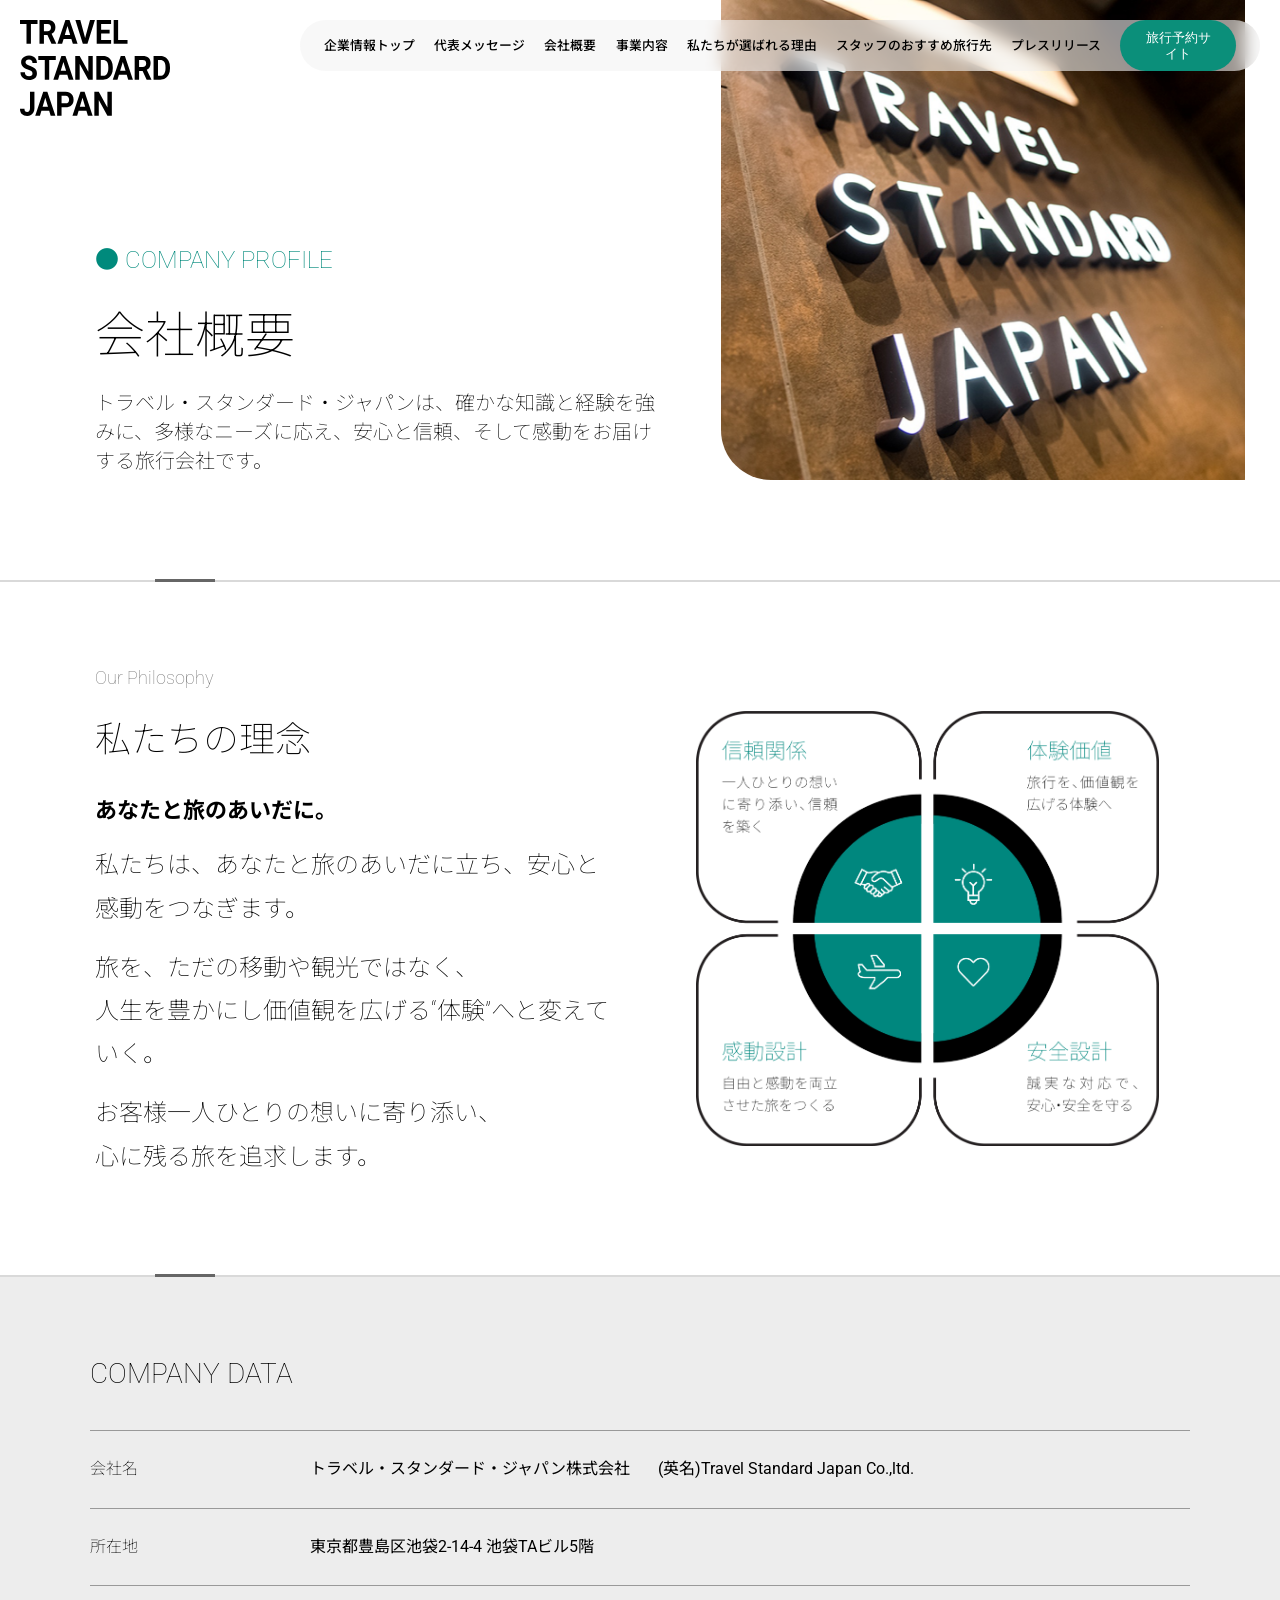
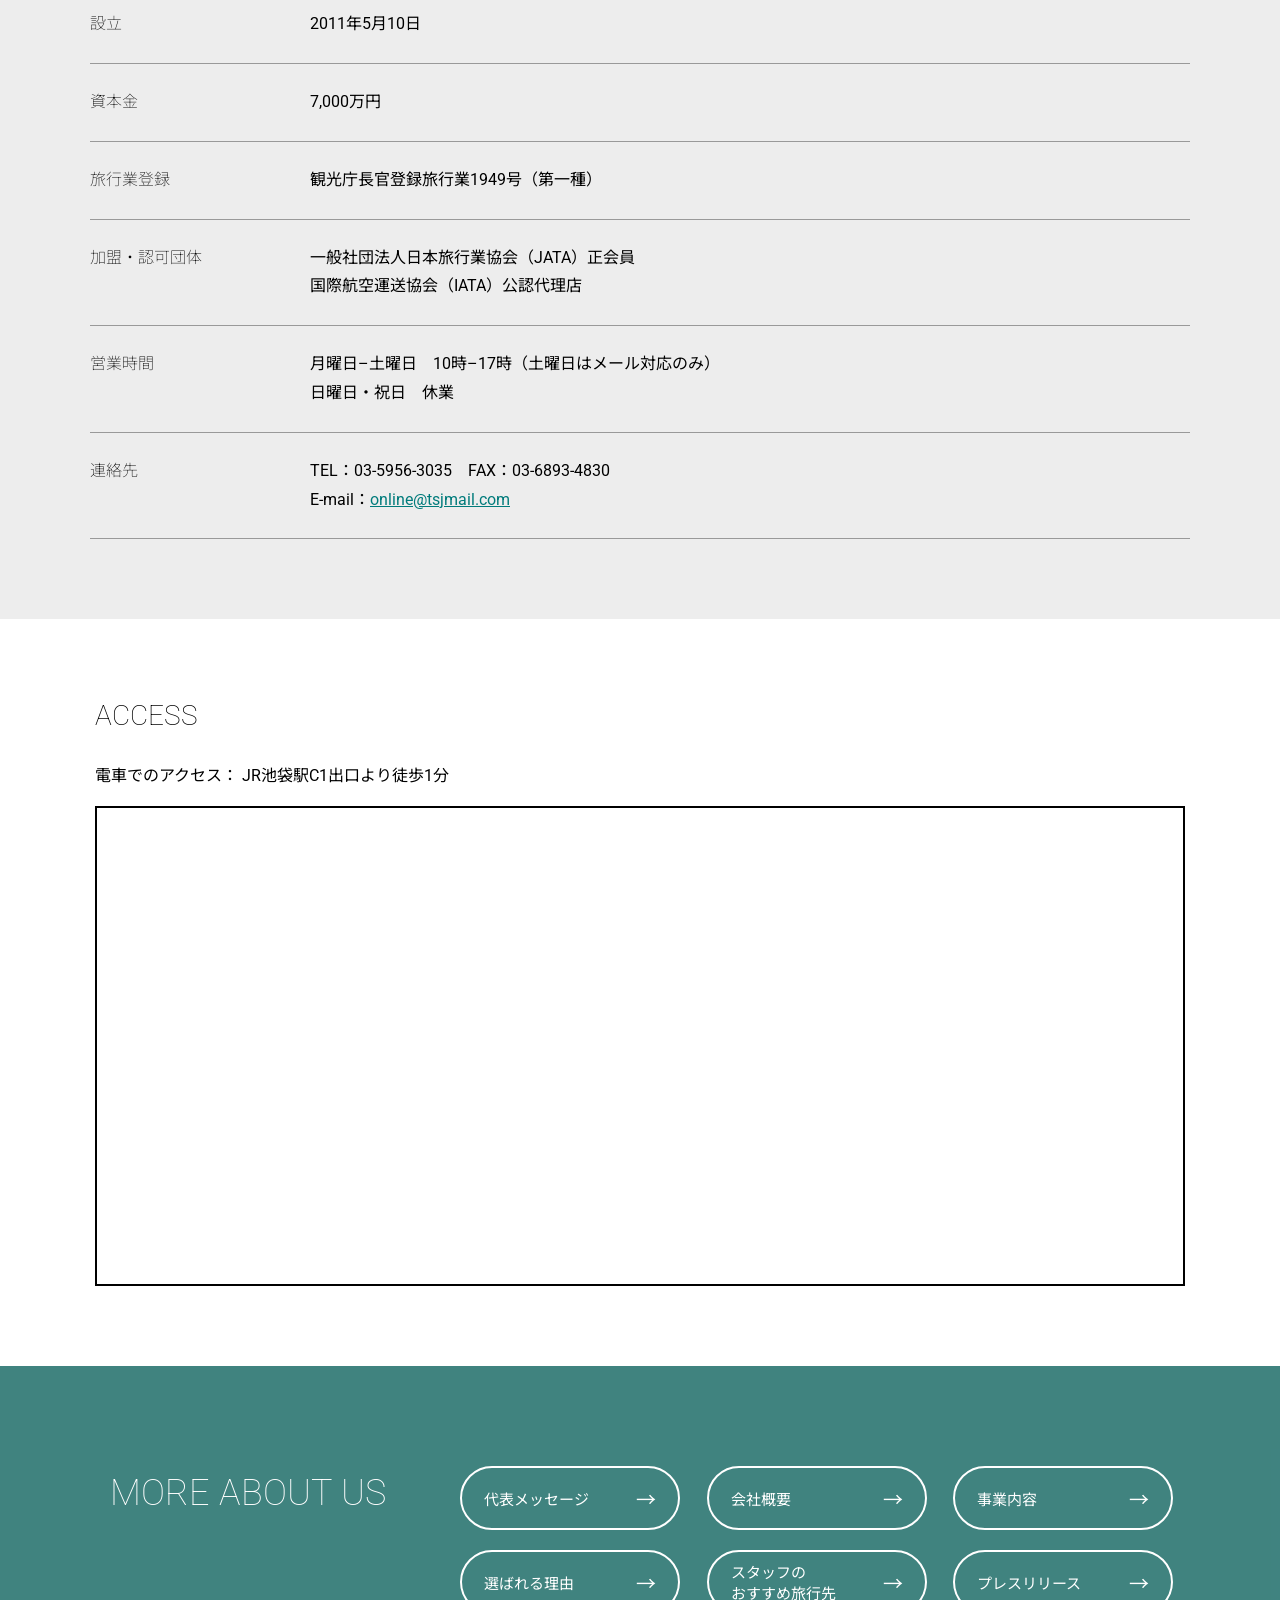
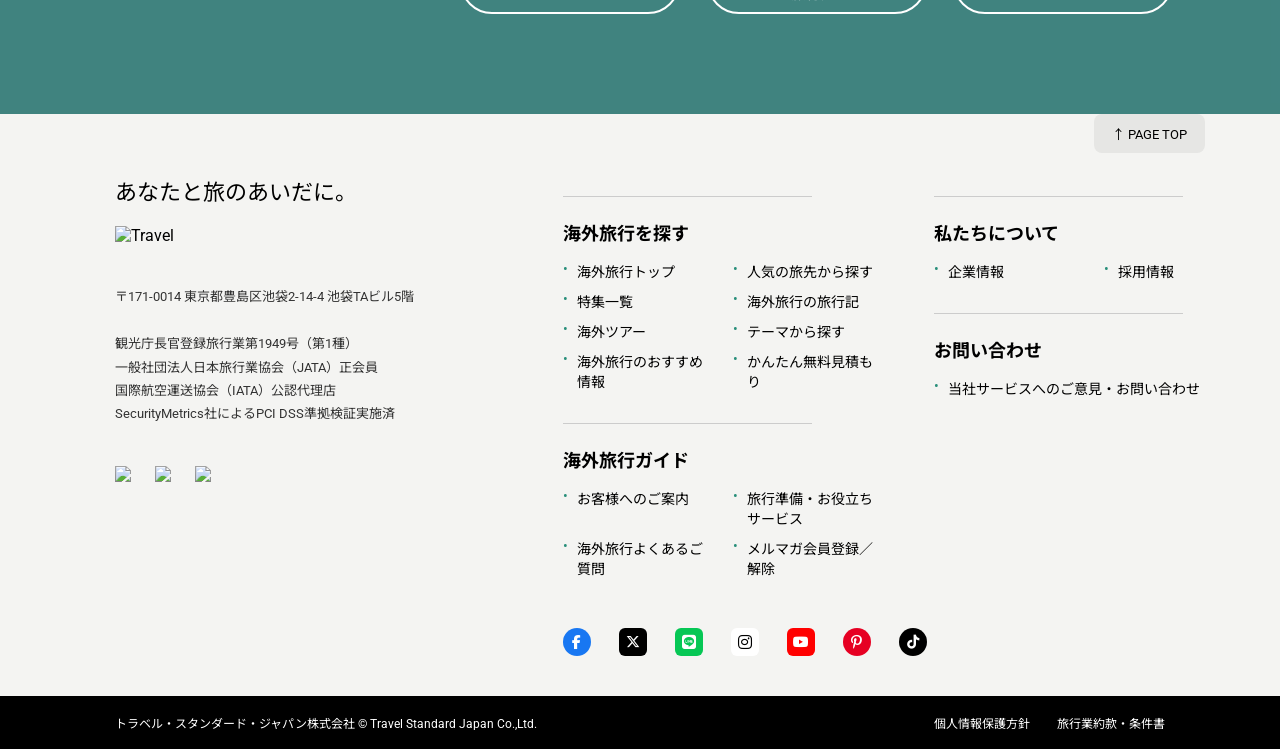
==== company.html @ bde27895 "Add new HTML page for company information with navigation and content sections" ====
<!DOCTYPE html>
<html lang="ja">

<head>
    <meta charset="UTF-8" />
    <meta name="viewport" content="width=device-width, initial-scale=1.0" />
    <title>TRAVEL STANDARD JAPAN - 企業情報トップ</title>
    <link rel="stylesheet" href="company.css" />
    <link rel="stylesheet" href="css/nav.css" />
    <link rel="stylesheet" href="css/width.css" />
    <link rel="stylesheet" href="https://cdnjs.cloudflare.com/ajax/libs/font-awesome/6.5.1/css/all.min.css" />
    <link href="https://fonts.googleapis.com/css2?family=Roboto:wght@400;500;700&family=Noto+Sans+JP:wght@400;500;700&display=swap" rel="stylesheet">

</head>

<body>
  <div class="site-wrapper">
    <!-- NAVBAR -->
     <section>
        <!-- BRAND (always visible) -->
        <div class="brand">
          <img src="images/logo.svg" alt="Travel" />
        </div>

        <!-- DESKTOP NAV ONLY -->
        <div class="hero-nav-holder">
          <nav class="hero-nav">
            <ul>
              <li><a href="index.html">企業情報トップ</a></li>
              <li><a href="message.html">代表メッセージ</a></li>
              <li><a href="companyProfile.html">会社概要</a></li>
              <li><a href="servicePage.html">事業内容</a></li>
              <li><a href="whychoose.html">私たちが選ばれる理由</a></li>
              <li><a href="recentTravel.html">スタッフのおすすめ旅行先</a></li>
              <li><a href="pressrelease.html">プレスリリース</a></li>
            </ul>

            <button onclick="window.location.href='https://example-travel-booking.com'">
              旅行予約サイト
            </button>
          </nav>
        </div>

        <!-- MOBILE HEADER -->
        <div class="mobile-header">
          <div class="mobile-hamburger" id="hamburger">
            <span></span>
            <span></span>
            <span></span>
          </div>
        </div>

        <!-- MOBILE MENU -->
        <div class="mobile-menu" id="mobileMenu">
          <ul>
            <li><a href="index.html">企業情報トップ</a></li>
            <li><a href="message.html">代表メッセージ</a></li>
            <li><a href="companyProfile.html">会社概要</a></li>
            <li><a href="servicePage.html">事業内容</a></li>
            <li><a href="whychoose.html">私たちが選ばれる理由</a></li>
            <li><a href="recentTravel.html">スタッフのおすすめ旅行先</a></li>
            <li><a href="pressrelease.html">プレスリリース</a></li>
          </ul>
        </div>

      </section>
  <div class="site-wrapper">
    <header class="hero">
            <div class="hero-content">
                <h1>● COMPANY PROFILE</h1>
                <p>
                    会社概要
                </p>
                <p class="jp-text">トラベル・スタンダード・ジャパンは、確かな知識と経験を強
                    みに、多様なニーズに応え、安心と信頼、そして感動をお届け
                    する旅行会社です。</p>
                  
              </div>

        <!-- RIGHT CONTENT -->
        <div class="hero-image">
            <img src="images/companyHero.jpeg" alt="Travel" />
        </div>
    </header>
    <!-- content philosophy -->
     <div class="edge-line">
    <span class="edge-dash"></span>
    </div>
<section class="philosophy">
  <div class="philosophy-wrap">

    <!-- LEFT CONTENT -->
    <div class="philosophy-text">
      <p class="small-title">Our Philosophy</p>
      <h2 class="jp-title">私たちの理念</h2>

      <h3 class="headline">あなたと旅のあいだに。</h3>

      <p>
        私たちは、あなたと旅のあいだに立ち、安心と感動をつなぎます。
      </p>
      <p>
        旅を、ただの移動や観光ではなく、<br />
        人生を豊かにし価値観を広げる“体験”へと変えていく。
      </p>
      <p>
        お客様一人ひとりの想いに寄り添い、<br />
        心に残る旅を追求します。
      </p>
    </div>

    <!-- RIGHT IMAGE -->
    <div class="philosophy-image">
      <img src="images/comp.png" alt="Philosophy Graphic">
    </div>

  </div>
</section>

<!-- comapny data  -->
 <div class="edge-line">
    <span class="edge-dash"></span>
    </div>
 <section class="company-data">
  <div class="company-container">
    <h2 class="company-title">COMPANY DATA</h2>

    <div class="company-table">

      <div class="row">
        <div class="label">会社名</div>
        <div class="value">
          トラベル・スタンダード・ジャパン株式会社　
          <span>(英名)Travel Standard Japan Co.,ltd.</span>
        </div>
      </div>

      <div class="row">
        <div class="label">所在地</div>
        <div class="value">
          東京都豊島区池袋2-14-4 池袋TAビル5階
        </div>
      </div>

      <div class="row">
        <div class="label">設立</div>
        <div class="value">2011年5月10日</div>
      </div>

      <div class="row">
        <div class="label">資本金</div>
        <div class="value">7,000万円</div>
      </div>

      <div class="row">
        <div class="label">旅行業登録</div>
        <div class="value">
          観光庁長官登録旅行業1949号（第一種）
        </div>
      </div>

      <div class="row">
        <div class="label">加盟・認可団体</div>
        <div class="value">
          一般社団法人日本旅行業協会（JATA）正会員<br>
          国際航空運送協会（IATA）公認代理店
        </div>
      </div>

      <div class="row">
        <div class="label">営業時間</div>
        <div class="value">
          月曜日–土曜日　10時–17時（土曜日はメール対応のみ）<br>
          日曜日・祝日　休業
        </div>
      </div>

      <div class="row">
        <div class="label">連絡先</div>
        <div class="value">
          TEL：03-5956-3035　FAX：03-6893-4830<br>
          E-mail：<a href="mailto:online@tsjmail.com">online@tsjmail.com</a>
        </div>
      </div>

    </div>
  </div>
</section>

<!-- map section -->
 <section class="access-section">
  <div class="access-container">

    <h2 class="access-title">ACCESS</h2>

    <p class="access-text">
      電車でのアクセス： JR池袋駅C1出口より徒歩1分
    </p>

    <div class="map-wrapper">
      <iframe
        src="https://www.google.com/maps?q=池袋TAビル&output=embed"
        loading="lazy"
        referrerpolicy="no-referrer-when-downgrade"
        allowfullscreen>
      </iframe>
    </div>

  </div>
</section>


<!-- more section -->
 <section class="more-about">
    <div class="overlay">
      <div class="more-container">

        <!-- LEFT -->
        <h2 class="more-title">MORE ABOUT US</h2>

        <!-- RIGHT BUTTONS -->
        <div class="more-links">
            <a href="message.html" class="pill">代表メッセージ <span>→</span></a>
            <a href="companyProfile.html" class="pill">会社概要 <span>→</span></a>
            <a href="servicePage.html" class="pill">事業内容 <span>→</span></a>
            <a href="whychoose.html" class="pill">選ばれる理由 <span>→</span></a>
            <a href="recentTravel.html" class="pill">スタッフの<br>おすすめ旅行先 <span>→</span></a>
            <a href="pressrelease.html" class="pill">プレスリリース <span>→</span></a>
        </div>

      </div>
    </div>
  </section>

 </div>
 </div>
    <script src="index.js"></script>
     <footer class="footer-bg">
      <div class="site-wrapper">
        <!-- footer -->
        <section class="footer">
                <footer class="site-footer">
        <div class="footer-page-top" onclick="scrollToTop()">↑ PAGE TOP</div>
        <div class="footer-layout">
          <!-- LEFT -->
          <div class="footer-branding">
            <p class="footer-tagline">あなたと旅のあいだに。</p>
            <div class="footer-logo">
              <img
                src="images/logo.png"
                alt="Travel"
              />
            </div>

            <div class="footer-address">
              〒171-0014 東京都豊島区池袋2-14-4 池袋TAビル5階
              <br><br>
              観光庁長官登録旅行業第1949号（第1種）
              <br>
              一般社団法人日本旅行業協会（JATA）正会員
              <br>
              国際航空運送協会（IATA）公認代理店
              <br>
              SecurityMetrics社によるPCI DSS準拠検証実施済
            </div>

            <div class="footer-certifications">
              <img src="images/ft1.png">
              <img src="images/tjp.png">
              <img src="images/ft3.svg">
            </div>
          </div>

          <!-- RIGHT -->
          <div>

            <div class="footer-navigation">

              <div class="footer-menu">
                <div class="footer-separator"></div>
                <h3>海外旅行を探す</h3>
                <ul>
                  <li><a href="#">海外旅行トップ</a></li>
                  <li><a href="#">人気の旅先から探す</a></li>
                  <li><a href="#">特集一覧</a></li>
                  <li><a href="#">海外旅行の旅行記</a></li>
                  <li><a href="#">海外ツアー</a></li>
                  <li><a href="#">テーマから探す</a></li>
                  <li><a href="#">海外旅行のおすすめ情報</a></li>
                  <li><a href="#">かんたん無料見積もり</a></li>
                </ul>

                <div class="footer-separator"></div>
                <h3>海外旅行ガイド</h3>
                <ul>
                  <li><a href="#">お客様へのご案内</a></li>
                  <li><a href="#">旅行準備・お役立ちサービス</a></li>
                  <li><a href="#">海外旅行よくあるご質問</a></li>
                  <li><a href="#r">メルマガ会員登録／解除</a></li>
                </ul>
              </div>

              <div class="footer-menu">
                <div class="footer-separator"></div>
                <h3>私たちについて</h3>
                <ul>
                  <li><a href="#">企業情報</a></li>
                  <li><a href="#">採用情報</a></li>
                </ul>

                <div class="footer-separator"></div>
                <h3>お問い合わせ</h3>
                <ul>
                  <li><a href="#">当社サービスへのご意見・お問い合わせ</a></li>
                </ul>
              </div>

              </div>

              <div class="footer-socials">
              <a class="social facebook"><i class="fab fa-facebook-f"></i></a>
              <a class="social x"><i class="fab fa-x-twitter"></i></a>
              <a class="social line"><i class="fab fa-line"></i></a>
              <a class="social instagram"><i class="fab fa-instagram"></i></a>
              <a class="social youtube"><i class="fab fa-youtube"></i></a>
              <a class="social pinterest"><i class="fab fa-pinterest-p"></i></a>
              <a class="social tiktok"><i class="fab fa-tiktok"></i></a>
              </div>
          </div>
  </footer>
</footer>
     </section>
    </div>
    </div>
    <div class="footer-legal-bg">
      <div class="site-wrapper">
        <div class="footer-legal">
          <div>トラベル・スタンダード・ジャパン株式会社 © Travel Standard Japan Co.,Ltd.</div>
            <div>
              <a href="#">個人情報保護方針</a>
              <a href="#">旅行業約款・条件書</a>
            </div>
        </div>
      </div>
    </div>
</body>

</html>
<script>
window.addEventListener("load", function() {
  const hamburger = document.getElementById("hamburger");
  const mobileMenu = document.getElementById("mobileMenu");

  if (!hamburger || !mobileMenu) {
    console.warn("Hamburger or mobile menu not found");
    return;
  }

  hamburger.addEventListener("click", function(e) {
    e.stopPropagation();
    mobileMenu.classList.toggle("active");
    hamburger.classList.toggle("active");
  });

  document.addEventListener("click", function(e) {
    if (!e.target.closest("#hamburger") && !e.target.closest("#mobileMenu")) {
      mobileMenu.classList.remove("active");
      hamburger.classList.remove("active");
    }
  });
});
</script>
---- company.css ----
/* Reset */
* {
  margin: 0;
  padding: 0;
  box-sizing: border-box;
}

body {
  /* font-family: "Helvetica Neue", Arial, sans-serif; */
   font-family: "Roboto", "Noto Sans JP", sans-serif;
}

/* HERO */
.hero {
  display: flex;
  height: 580px;
  position: relative;
  overflow: hidden;
}

/* LEFT IMAGE */
.hero-image {
  width: 100%;
  height: 480px;
  position: relative;
}

.hero-image img {
  width: 100%;
  height: 100%;
  object-fit: cover;
  border-radius: 0px 0px 0px 50px;
}

/* BRAND TEXT */
/* .brand {
  position: fixed;
  top: 20px;
  left: 20px;
  font-weight: 800;
  letter-spacing: 0.1em;
  font-size: 28px;
  line-height: 1.2;
  z-index: 999;
} */

/* RIGHT CONTENT */
.hero-content {
  background: #fff;
  top: 80px;
  padding: 160px 60px;
  position: relative;
}
.hero-content h1 {
    font-size: 24px;
    font-weight: 100;
    color: #008a7c;
}
.hero-content p {
    font-size: 50px;
    margin-top: 20px;
    font-weight: 100;
    
}


.jp-text {
  font-size: 20px !important;
  font-weight: 100 !important;
}

/* .hero-content h1 {
  font-size: 72px;
  font-weight: 800;
  line-height: 1.1;
} */

/* VERTICAL SCROLL */
.scroll-vertical {
  position: absolute;
  bottom: 0px;
  right: 0px;
  writing-mode: vertical-rl;
  text-align: center;
  font-size: 12px;
  letter-spacing: 0.3em;
}

.scroll-vertical .line {
  width: 1px;
  height: 100px;
  background: #000;
  margin: -30px auto 0;
}


/* NAVBAR */
/* NAVBAR – SLIM VERSION (REFERENCE ACCURATE) */
/* ULTRA THIN GLASS NAV */

@media screen and (max-width: 768px) {
  .hero {
  position: relative;      /* anchor children */
  height: 100%;           /* full hero section */
  display: flex;
  flex-direction: column;
  overflow: hidden;
}

/* IMAGE */
.hero-image {
  width: 90%;
  height: 50%;
  right: auto;
  position: absolute;
  inset: 0;                /* top:0 right:0 bottom:0 left:0 */
}

.hero-image img {
  width: 100%;
  height: 100%;
  transform: translateX(38px);
  object-fit: cover;
}

/* CONTENT CARD */
.hero-content {
  position: relative;   
  top: 300px;
  left: 0px;
  width: 100%;      /* push to bottom */
  padding: 20px 20px;
  z-index: 2;
  border-radius: 0 40px 0 0;
}
.jp-text {
      font-size: 14pt !important;
      width: 100%;
      color: #666;
      font-weight: 100 !important;
  }

  .hero-content h1 {
    font-size: 20px;
  }
  .hero-content p {
      font-size: 34px;
      margin-top: 2px;
      font-weight: 100;
      
  }


  .hero-nav {
    display: none;
  }

  .scroll-vertical {
    display: none;
  }
}
/* HIDE ON DESKTOP */
.mobile-header {
  display: none;
}
.mobile-menu {
  display: none;
} 

/* philosophy section */
.philosophy {
  padding: 80px 60px;
  background: #fff;
}

.philosophy-wrap {
  max-width: 1200px;
  margin: auto;
  display: flex;
  align-items: center;
  gap: 60px;
}

/* LEFT */
.philosophy-text {
  font-size: 24px;
  font-weight: 100;
  flex: 1;
}

.small-title {
  font-size: 18px;
  font-weight: 100;
  color: #777;
}

.jp-title {
  font-size: 36px;
  font-weight: 100;
  margin: 10px 0 30px;
}

.headline {
  font-size: 22px;
  font-weight: 700;
  margin-bottom: 20px;
}

.philosophy-text p {
  line-height: 1.8;
  margin-bottom: 16px;
}

/* RIGHT IMAGE */
.philosophy-image {
  flex: 1;
  display: flex;
  justify-content: center;
}

.philosophy-image img {
  max-width: 90%;
  height: auto;
  object-fit: contain;
}

/* RESPONSIVE */
@media (max-width: 900px) {
  .philosophy-wrap {
    flex-direction: column;
    text-align: left;
  }
  .philosophy {
  padding: 20px 20px;
  background: #fff;
}
  .philosophy-image {
    margin-top: 0px;
  }
  .philosophy-text {
  font-size: 18px;
  font-weight: 100;
  flex: 1;
}

.small-title {
  font-size: 18px;
  font-weight: 100;
  color: #777;
}

.jp-title {
  font-size: 36px;
  font-weight: 100;
  margin: 10px 0 30px;
}

.headline {
  font-size: 22px;
  font-weight: 600;
  margin-bottom: 20px;
}

.philosophy-text p {
  line-height: 1.8;
  margin-bottom: 16px;
}
}
/* company data  */

/* FULL WIDTH SECTION */
.company-data {
  position: relative;          /* for safety if you add pseudo-elements later */
  width: 100vw;                /* stretch full viewport */
  margin-left: calc(-50vw + 50%); /* align full width even inside centered parent */
  padding: 80px 60px;
  background: #ededed;
  box-sizing: border-box;      /* include padding in width */
  overflow: hidden;            /* prevent horizontal scroll */
}

/* CENTERED CONTENT */
.company-data .inner {
  max-width: 1210px;           /* same as other sections */
  margin: 0 auto;
}


.company-container {
  max-width: 1100px;
  margin: auto;
}

.company-title {
  font-size: 28px;
  font-weight: 100;
  margin-bottom: 40px;
}

/* TABLE */
.company-table {
  border-top: 1px solid #999;
}

.row {
  display: flex;
  gap: 40px;
  padding: 24px 0;
  border-bottom: 1px solid #999;
}

/* LEFT LABEL */
.label {
  width: 180px;
  font-weight: 100;
  white-space: nowrap;
}

/* RIGHT VALUE */
.value {
  flex: 1;
  line-height: 1.8;
}

.value span {
  margin-left: 8px;
}

.value a {
  color: #007b7b;
  text-decoration: underline;
}

/* RESPONSIVE */
@media (max-width: 768px) {
  .row {
    flex-direction: column;
    gap: 10px;
  }
  .company-data {
   
    padding: 20px 20px;
    
  }
  .label {
    width: 100%;
    font-size: 14px;
    color: #555;
  }

  .company-title {
    font-size: 24px;
  }
  .headline {
  font-size: 24px;
  font-weight: 100;
  margin-bottom: 20px;
}
}


/* map section */
.access-section {
  padding: 80px 60px;
  background: #fff;
}

.access-container {
  max-width: 1200px;
  margin: auto;
}

.access-title {
  font-size: 28px;
  font-weight: 100;
  margin-bottom: 30px;
}

.access-text {
  font-size: 16px;
  margin-bottom: 20px;
}

/* MAP */
.map-wrapper {
  border: 2px solid #000;
  width: 100%;
  height: 480px;
  overflow: hidden;
}

.map-wrapper iframe {
  width: 100%;
  height: 100%;
  border: 0;
}

/* RESPONSIVE */
@media (max-width: 768px) {
  .access-title {
    font-size: 24px;
  }

  .map-wrapper {
    height: 320px;
  }
}

/* more information */
.more-about {
  /* RANDOM IMAGE */
  background: url("images/PP_背景_shutterstock_2549439125-min.jpg")
    center / cover no-repeat;
    width: 100vw;
    margin-left: calc(-50vw + 50%);
  min-height: 320px;
  position: relative;
  color: #fff;
}

/* DARK GREEN OVERLAY */
.overlay {
  background: rgba(0, 90, 85, 0.75);
  width: 100%;
  height: 100%;
  padding: 100px 0px;
}

.more-container {
  max-width: 1200px;
  margin: auto;
  display: grid;
  grid-template-columns: 1fr 2fr;
  gap: 60px;
  align-items: baseline;
}

/* TITLE */
.more-title {
  font-size: 36px;
  font-weight: 100;
  margin-left: 70px;
  white-space:nowrap;
}

/* BUTTON GRID */
.more-links {
  display: grid;
  grid-template-columns: repeat(3, 1fr);
  gap: 20px 20px;
  margin-right: 60px;
}

/* PILL BUTTON */
/* PILL BUTTON */
.pill {
  width: 220px;              /* SAME WIDTH */
  height: 64px;              /* SAME HEIGHT */
  border: 2px solid #fff;
  border-radius: 999px;
  padding: 0 22px;
  display: flex;
  align-items: center;
  justify-content: space-between;
  color: #fff;
  text-decoration: none;
  font-size: 15px;
  box-sizing: border-box;
  transition: all 0.3s ease;
}

/* TEXT */
.pill-text {
  text-align: center;
  flex: 1;
  line-height: 1.2;
}

/* ARROW */
.pill-arrow {
  font-size: 20px;
  margin-left: 10px;
}

/* HOVER */
.pill:hover {
  background: #fff;
  color: #005a55;
}

/* RESPONSIVE */
@media (max-width: 600px) {
  .pill {
    width: 100%;        /* full width on mobile */
    max-width: 300px;
    margin: auto;
  }
}


.pill span {
  font-size: 20px;
}

.pill:hover {
  background: #fff;
  color: #005a55;
}

/* RESPONSIVE */
@media (max-width: 1024px) {
  .more-container {
    grid-template-columns: 1fr;
    text-align: center;
  }

  .more-links {
    grid-template-columns: repeat(2, 1fr);
  }
}

@media (max-width: 600px) {
  .more-title {
    font-size: 26px;
    font-weight: 100;
    text-align: start;
    margin-left: 20px;
    white-space: nowrap;
}
  .more-links {
    padding : 10px;
    gap: 10px;
    margin-right: 0px;
  }

  .pill {
    padding: 6px 22px;
    font-size: 15px;
  }
}













    /* ===========
    footer
    ============ */

    /* MAIN */
.site-footer {
  background: #f4f4f2;
  padding: 60px 80px 0;
  position: relative;
}

/* PAGE TOP */
.footer-page-top {
  position: absolute;
  top: 0%;
  right: 40px;
  background: #e6e6e4;
  padding: 10px 18px;
  border-radius: 8px;
  font-size: 13px;
  display: flex;
  align-items: center;
  gap: 8px;
}

/* GRID */
.footer-layout {
  display: grid;
  grid-template-columns: 35% 65%;
  gap: 80px;
}

/* LEFT */
.footer-branding {
  display: flex;
  flex-direction: column;
}

.footer-tagline {
  font-size: 22px;
  margin-bottom: 20px;
}

.footer-logo-text {
  font-size: 42px;
  line-height: 1.15;
  margin: 0 0 40px;
}

.footer-address {
  font-size: 13px;
  line-height: 1.8;
  color: #333;
}

.footer-certifications {
  margin-top: 40px;
  display: flex;
  gap: 24px;
}
.footer-certifications img {
  width: auto;
  height: 32px;
  object-fit: contain;
}

/* RIGHT */
.footer-navigation {
  display: grid;
  grid-template-columns: 1fr 1fr;
  gap: 60px;
}
/* Only first menu list -> 2 columns */
.footer-menu:first-child > ul:first-of-type {
  display: grid;
  grid-template-columns: 1fr 1fr;
  column-gap: 30px; /* match reference spacing */
}
/* Make ALL footer menu lists same */
.footer-menu ul {
  display: grid;
  grid-template-columns: 1fr 1fr;
  column-gap: 30px;
}
/* Make only the last contact item full width */
.footer-menu:last-child ul:last-of-type li {
  grid-column: 1 / -1;
}

.footer-menu h3 {
  font-size: 18px;
  margin-bottom: 16px;
}

.footer-menu ul {
  list-style: none;
  padding: 0;
  margin: 0;
}

.footer-menu li {
  font-size: 14px;
  margin-bottom: 10px;
  padding-left: 14px;
  position: relative;
}

.footer-menu li::before {
  content: "•";
  position: absolute;
  left: 0;
  color: #2a8f7b;
}

/* DIVIDER */
.footer-separator {
  width: 80%;
  border-top: 1px solid #ccc;
  margin: 22px 0;
}

/* SOCIAL */
.footer-socials {
  display: flex;
  gap: 22px;
  margin-top: 40px;
}

.footer-social-icon {
  width: 28px;
  height: 28px;
  border-radius: 50%;
  background: #000;
  color: #fff;
  display: flex;
  align-items: center;
  justify-content: center;
  font-size: 14px;
}

/* BOTTOM BAR */
.footer-legal {
  /* margin-top: 40px; */
  background: #000;
  color: #fff;
  display: flex;
  justify-content: space-between;
  padding: 18px 80px;
  font-size: 12px;
}

.footer-legal a {
  color: #fff;
  text-decoration: none;
  margin-left: 24px;
}

/* RESPONSIVE */
@media (max-width: 768px) {

  /* FOOTER WRAPPER */
  .site-footer {
    padding: 40px 16px 200px;
    
  }

  /* PAGE TOP BUTTON */
  .footer-page-top {
    background: white;
    height: 60px;
    right: 0;
    width: 70px;
    margin-top: 95px;
    justify-content: center;
    font-size: 12px;
  }

  /* GRID → STACK */
  .footer-layout {
    grid-template-columns: 1fr;
    gap: 40px;
  }

  /* LEFT */
  .footer-branding {
    text-align: left;
  }

  .footer-tagline {
    font-size: 16px;
    margin-bottom: 12px;
  }

  .footer-logo-text {
    font-size: 28px;
    margin-bottom: 24px;
  }

  .footer-address {
    position: absolute;
    left: 16px;
    right: 16px;
    bottom: 80px; /* sits above black bar */
    font-size: 12px;
    line-height: 1.7;
    color: #333;
  }

  .footer-certifications {
    position: absolute;
    margin-top: 24px;
    bottom: 30px; /* sits above black bar */
    gap: 16px;
    flex-wrap: wrap;
  }

  .footer-certifications img {
    height: 28px;
  }

  /* RIGHT NAVIGATION */
  .footer-navigation {
    grid-template-columns: 1fr;
    gap: 32px;
  }

  /* MENU HEADINGS */
  .footer-menu h3 {
    font-size: 16px;
    margin-bottom: 12px;
  }

  /* MENU LISTS → 2 PER ROW */
  .footer-menu ul {
    grid-template-columns: 1fr 1fr;
    column-gap: 20px;
  }

  /* .footer-menu li {
    font-size: 10px;
    margin-bottom: 8px;
  } */
   .footer-menu li {
  font-size: 10px;
  margin-bottom: 10px;
  padding-left: 14px;
  position: relative;
}

  /* SEPARATOR */
  .footer-separator {
    width: 90%;
    margin: 24px 0;
  }

  /* SOCIAL ICONS */
.footer-socials {
  display: inline-flex;        /* prevents full width */
  gap: 16px;
  margin-top: 24px;
}

.footer-socials .social {
  width: 24px;                 /* CONTROL WIDTH */
  height: 24px;                /* CONTROL HEIGHT */
  border-radius: 50%;

  display: flex;               /* IMPORTANT */
  align-items: center;
  justify-content: center;

  font-size: 13px;             /* icon size */
  text-decoration: none;
}


  /* LEGAL BAR */
  .footer-legal {
    flex-direction: column;
    align-items: center;
    gap: 12px;
    padding: 16px;
    text-align: center;
  }

  .footer-legal a {
    margin-left: 0;
    margin-right: 16px;
  }
}





























/* Footer */
.footer {
  /* background: #1a1a1a; */
  color: #000000;
  padding: 0px 0 0;
}

.footer-grid {
  display: grid;
  grid-template-columns: 2fr 1fr 1fr 1fr;
  gap: 60px;
  margin-bottom: 60px;
}

.footer-brand {
  font-size: 16px;
  font-weight: 100;
  margin-bottom: 24px;
  letter-spacing: 0.5px;
}

.footer-info {
  font-size: 14px;
  line-height: 1.9;
  color: #999;
  margin-bottom: 32px;
}
.footer-socials {
  display: flex;
  gap: 28px;
  margin-bottom: 40px;
  align-items: center;
}

.social {
  width: 28px;
  height: 28px;
  display: flex;
  align-items: center;
  justify-content: center;
  font-size: 14px;
  color: #fff;
  text-decoration: none;
}

/* COLORS & SHAPES — EXACT */
.facebook {
  background: #1877f2;
  border-radius: 50%;
}

.x {
  background: #000;
  border-radius: 6px;
}

.line {
  background: #06c755;
  border-radius: 6px;
}

.instagram {
  background: #fff;
  color: #000;
  border-radius: 6px;
  font-size: 16px;
}

.youtube {
  background: #ff0000;
  border-radius: 6px;
}

.pinterest {
  background: #e60023;
  border-radius: 50%;
}

.tiktok {
  background: #000;
  border-radius: 50%;
}




.footer-col h4 {
  font-size: 15px;
  font-weight: 100;
  margin-bottom: 20px;
}

.footer-col ul {
  list-style: none;
}

.footer-col ul li {
  margin-bottom: 14px;
}

.footer-col ul li a {
  font-size: 14px;
  color: #999;
  transition: color 0.3s;
}

.footer-col ul li a:hover {
  color: #fff;
}

.footer-bottom {
  text-align: center;
  padding-top: 40px;
  border-top: 1px solid #333;
  font-size: 13px;
  color: #666;
}

/* Responsive */
@media (max-width: 1024px) {
  .header-container {
    padding: 0 20px;
  }

  .nav {
    display: none;
  }

  .mobile-menu-toggle {
    display: flex;
  }

  .hero-title {
    font-size: 56px;
  }

  .destinations-gallery {
    grid-template-columns: repeat(2, 1fr);
    padding: 0 20px;
  }

  .reason-layout {
    grid-template-columns: 1fr;
    gap: 40px;
  }

  .reason-cards {
    grid-template-columns: repeat(2, 1fr);
  }

  .recruit-grid {
    grid-template-columns: 1fr;
  }

  .footer-grid {
    grid-template-columns: repeat(2, 1fr);
    gap: 40px;
  }
}

@media (max-width: 768px) {
  .container {
    padding: 0 20px;
  }
  .access-section {
    padding: 20px 20px;
  }
  .hero {
    min-height: 600px;
  }

  .hero-content {
    right: 5%;
  }

  .hero-subtitle {
    font-size: 16px;
  }

  .hero-title {
    font-size: 40px;
    margin-bottom: 60px;
  }

  .intro-section {
    padding: 80px 0;
  }

  .intro-heading {
    font-size: 24px;
    margin-bottom: 40px;
  }

  .destinations-section {
    padding: 80px 0 60px;
  }

  .section-heading,
  .main-heading {
    font-size: 32px;
  }

  .destinations-gallery {
    grid-template-columns: 1fr;
  }

  .reasons-section,
  .timeline-section,
  .recruit-section,
  .company-section,
  .press-section {
    padding: 80px 0;
  }

  .reason-number {
    font-size: 100px;
    margin-bottom: -50px;
  }

  .reason-title {
    font-size: 26px;
  }

  .reason-cards {
    grid-template-columns: 1fr;
  }

  .timeline-item,
  .press-item {
    flex-direction: column;
    gap: 12px;
  }

  .company-grid {
    grid-template-columns: 1fr;
  }

  .cta-section {
    padding: 100px 0;
  }

  .cta-title {
    font-size: 44px;
  }

  .cta-buttons {
    flex-direction: column;
    align-items: stretch;
  }

  .btn-white,
  .btn-white-outline {
    width: 100%;
    max-width: 300px;
    margin: 0 auto;
  }

  .footer {
    padding: 0px 0 0px;
  }

  .footer-grid {
    grid-template-columns: 1fr;
    gap: 32px;
  }
}
.edge-line {
  position: relative;
  left: 50%;
  margin-left: -50vw;
  width: 100vw;
  height: 2px;
  background: #d9d9d9;
}

/* Small darker dash */
.edge-line .edge-dash {
  position: absolute;
  left: 120px;   /* adjust to match screenshot */
  top: -1px;

  width: 60px;   /* dash length */
  height: 3px;   /* dash thickness */
  background: #666;
}
---- css/nav.css ----
body {
  font-family: "Roboto", "Noto Sans JP", sans-serif;
}
/* HOLDER locks nav to 1210px layout */
.hero-nav-holder {
 position: fixed;
 top: 20px;
 right: 20px;
 z-index: 9999;
 pointer-events: none; /* allows clicks only on nav */
}

/* NAV CONTAINER */
.hero-nav {
 width: 75vw;                   /* always 70% of screen width */
 max-width: 100%;
 margin-left: auto;             /* push to right */
 
 display: flex;
 align-items: center;
 justify-content: flex-start;
 gap: clamp(12px, 1.5vw, 30px);    /* spacing between items */
 
 /* Responsive height */
 height: clamp(40px, 4vw, 80px);    /* scales from small → big screens */
 
 padding: clamp(6px, 1vw, 16px) clamp(10px, 2vw, 24px); /* inner spacing scales */
 
 background: rgba(243, 243, 243, 0.6);
 backdrop-filter: blur(8px);
 border-radius: 999px;
 pointer-events: auto;
}

/* NAV LINKS */
.hero-nav ul {
 display: flex;
 gap: clamp(8px, 1.5vw, 30px);
 list-style: none;

 /* text scales properly */
 font-size: clamp(12px, 1vw, 18px);
 font-weight: 500;
 line-height: 1.2;
 white-space: nowrap;
}

/* BUTTON */
.hero-nav button {
 background: #0b8f7a;
 color: #fff;
 border: none;

 /* responsive padding */
 padding: clamp(6px, 0.8vw, 14px) clamp(10px, 1.5vw, 24px);
 
 /* responsive font */
 font-size: clamp(12px, 1vw, 16px);
 line-height: 1.2;
 border-radius: 999px;
 cursor: pointer;
 transition: all 0.3s ease;
}

/* LINKS */
.hero-nav a,
.mobile-menu a {
 text-decoration: none;
 color: inherit;
}


/* Desktop */
@media (min-width: 769px) {
 .mobile-header,
 .mobile-menu {
   display: none;
 }
}

/* Mobile */
@media (max-width: 768px) {
 .hero-nav-holder {
   display: none;
 }

 .mobile-header {
   display: flex;
 }
}

/* BRAND aligned to 1210px layout */
.brand {
 position: fixed;
 top: clamp(12px, 2vw, 20px);
 left: clamp(12px, 2vw, 20px);
 z-index: 1100;
}

.brand img {
 width: 50%;
 height: auto;
}
@media (min-width: 2000px) {
 .brand img {
 width: 100%;
 height: auto;
}
}


/* MOBILE FIX */
@media (max-width: 768px) {
 .brand {
   left: 20px;      
   width: 50%;    /* reset */
   transform: none;    /* 🔥 REQUIRED */
   top: 20px;

   z-index: 9999;
 }
}

/* SHOW ONLY ON MOBILE */
@media (max-width: 768px) {
 .mobile-header {
   position: absolute;
   top: 20px;
   right: 16px;
   z-index: 100;

   display: flex;
   justify-content: flex-end;
   align-items: center;
 }

 /* HAMBURGER BUTTON */
 .mobile-hamburger {
   position: fixed;
   width: 62px;
   height: 62px;
   top: 20px;
   
   background: #000;
   border-radius: 50%;

   display: flex;
   flex-direction: column;
   justify-content: center;
   gap: 6px;
 }

 .mobile-hamburger span {
   width: 24px;
   height: 2px;
   background: #fff;
   margin: 0 auto;
   display: block;
 }
 /* MOBILE MENU BASE */
.mobile-menu {
 position: fixed;
 inset: 0;
 background: #000;
 color: #fff;
 z-index: 99;

 display: flex;
 justify-content: center;
 align-items: center;

 opacity: 0;
 pointer-events: none;
 transition: opacity 0.3s ease;
}

/* ACTIVE */
.mobile-menu.active {
 opacity: 1;
 pointer-events: auto;
}

/* MENU LIST */
.mobile-menu ul {
 list-style: none;
 text-align: center;
 padding: 0;
}

.mobile-menu li {
 font-size: 22px;
 padding: 16px 0;
}
.hero-nav {
   display: none;
 }  
}
---- css/width.css ----
.site-wrapper {
  width: 1210px;        /* FIXED width */
  margin: 0 auto;      /* center */
  background: #ffffff;
  /* min-height: 100vh; */
  position: relative;
}

/* PREVENT DESKTOP SHRINKING */
@media (min-width: 769px) {
  body {
    min-width: 1210px;
  }
}

/* ===== MOBILE / TABLET ===== */
@media (max-width: 768px) {
  body {
    min-width: 0;
  }

  .site-wrapper {
    width: 100%;       /* responsive on mobile */
    padding: 0 0px;
  }
}

/* OUTSIDE BACKGROUND */
body {
  background: #ffffff;
}
.outer-layer {
  position: relative;
  background: #ffffff;
  z-index: 20;
}
.footer-bg {
background: #f4f4f2;
}
.footer-legal-bg {
background: #000000;
}
.footer-logo {
  position: relative;
  margin: 0 0 40px;
  /* font-size: 42px;
  line-height: 1.15; */
}
.footer-logo img {
  width: 218px;
  height: 140px;
  object-fit: cover;
}
@media (max-width: 768px) {
.footer-logo {
    position: relative;
    margin: 0;
    /* font-size: 42px;
    line-height: 1.15; */
  }
  .footer-logo img {
    width: 160px;
    height: initial;
    object-fit: cover;
  }
}
.edge-line {
  position: relative;
  width: 100vw;
  height: 2px;
  background: #d9d9d9;
  /* margin: 40px 0; */

  left: 50%;
  right: 50%;
  margin-left: -50vw;
  margin-right: -50vw;
}


.edge-line .edge-dash {
  position: absolute;
  left: calc((100vw - 1210px) / 2 + 120px);
  top: -1px;
  width: 60px;
  height: 3px;
  background: #666;
}

/* FULL WIDTH DARK GREEN OVERLAY */
.overlay {
  position: relative;          /* required for any pseudo-elements later */
  background: rgba(0, 90, 85, 0.75);
  width: 100vw;                /* stretch full viewport */
  margin-left: calc(-50vw + 50%); /* center the section across full screen */
  padding: 100px 0;
  box-sizing: border-box;
  overflow: hidden;            /* prevents horizontal scroll */
}

/* CENTERED CONTENT */
.more-container {
  max-width: 1200px;   /* constrain content */
  margin: 0 auto;
  display: grid;
  /* grid-template-columns: 2fr 2fr; */
  gap: 30px;
  align-items: baseline;
}
.footer-page-top {
  position: absolute;
  top: 0%;
  right: 40px;
  background: #e6e6e4;
  padding: 10px 18px;
  border-radius: 8px;
  font-size: 13px;
  display: flex;
  align-items: center;
  cursor: pointer;
  gap: 8px;
}
.footer-menu a {
  color: inherit;          /* same color as text */
  text-decoration: none;   /* remove underline */
}
.footer-menu a:hover {
  text-decoration: underline;   /* or remove if you want */
}
@media (max-width: 768px) {
  .footer-page-top {
    background: white;
    height: 90px;
    right: 20px;
    width: 80px;
    margin-top: 80px;
    line-height: 20px;
    text-align: center;
    justify-content: center;
    font-size: 12px;
  }
 
}
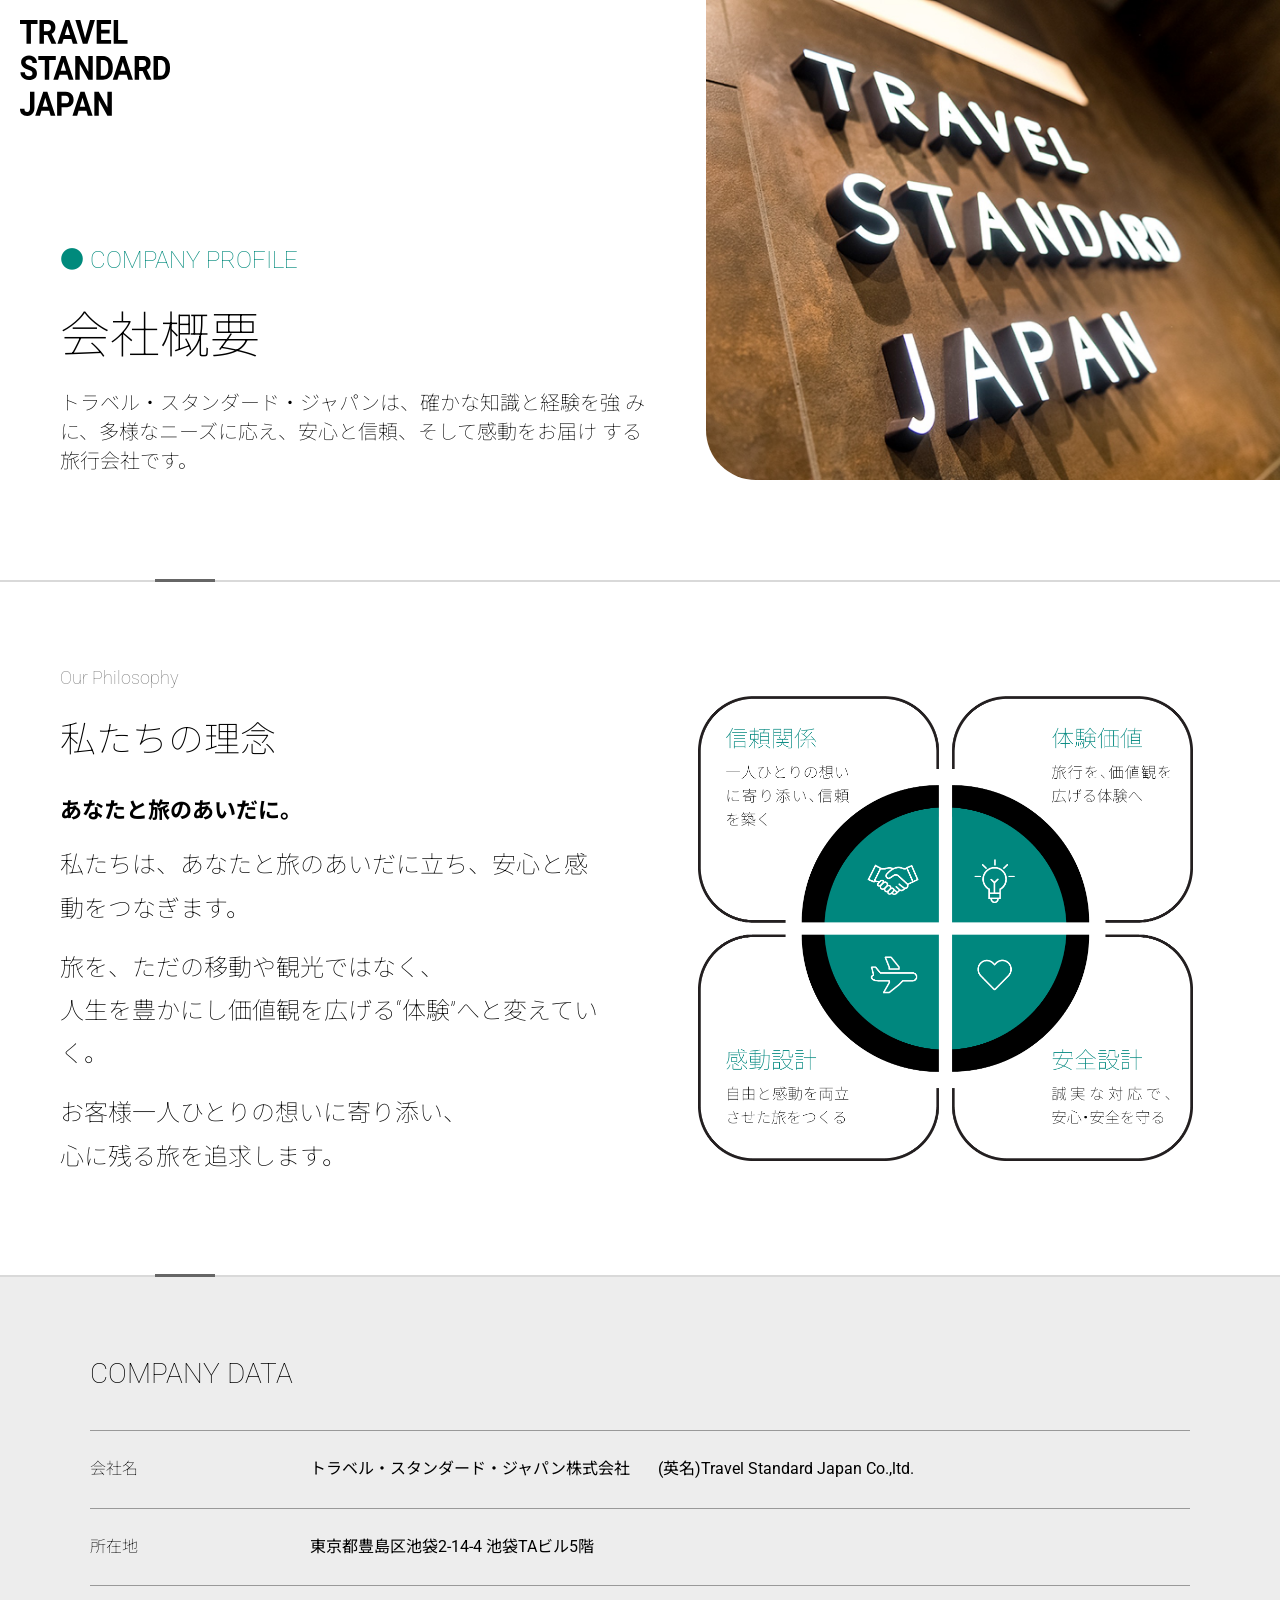
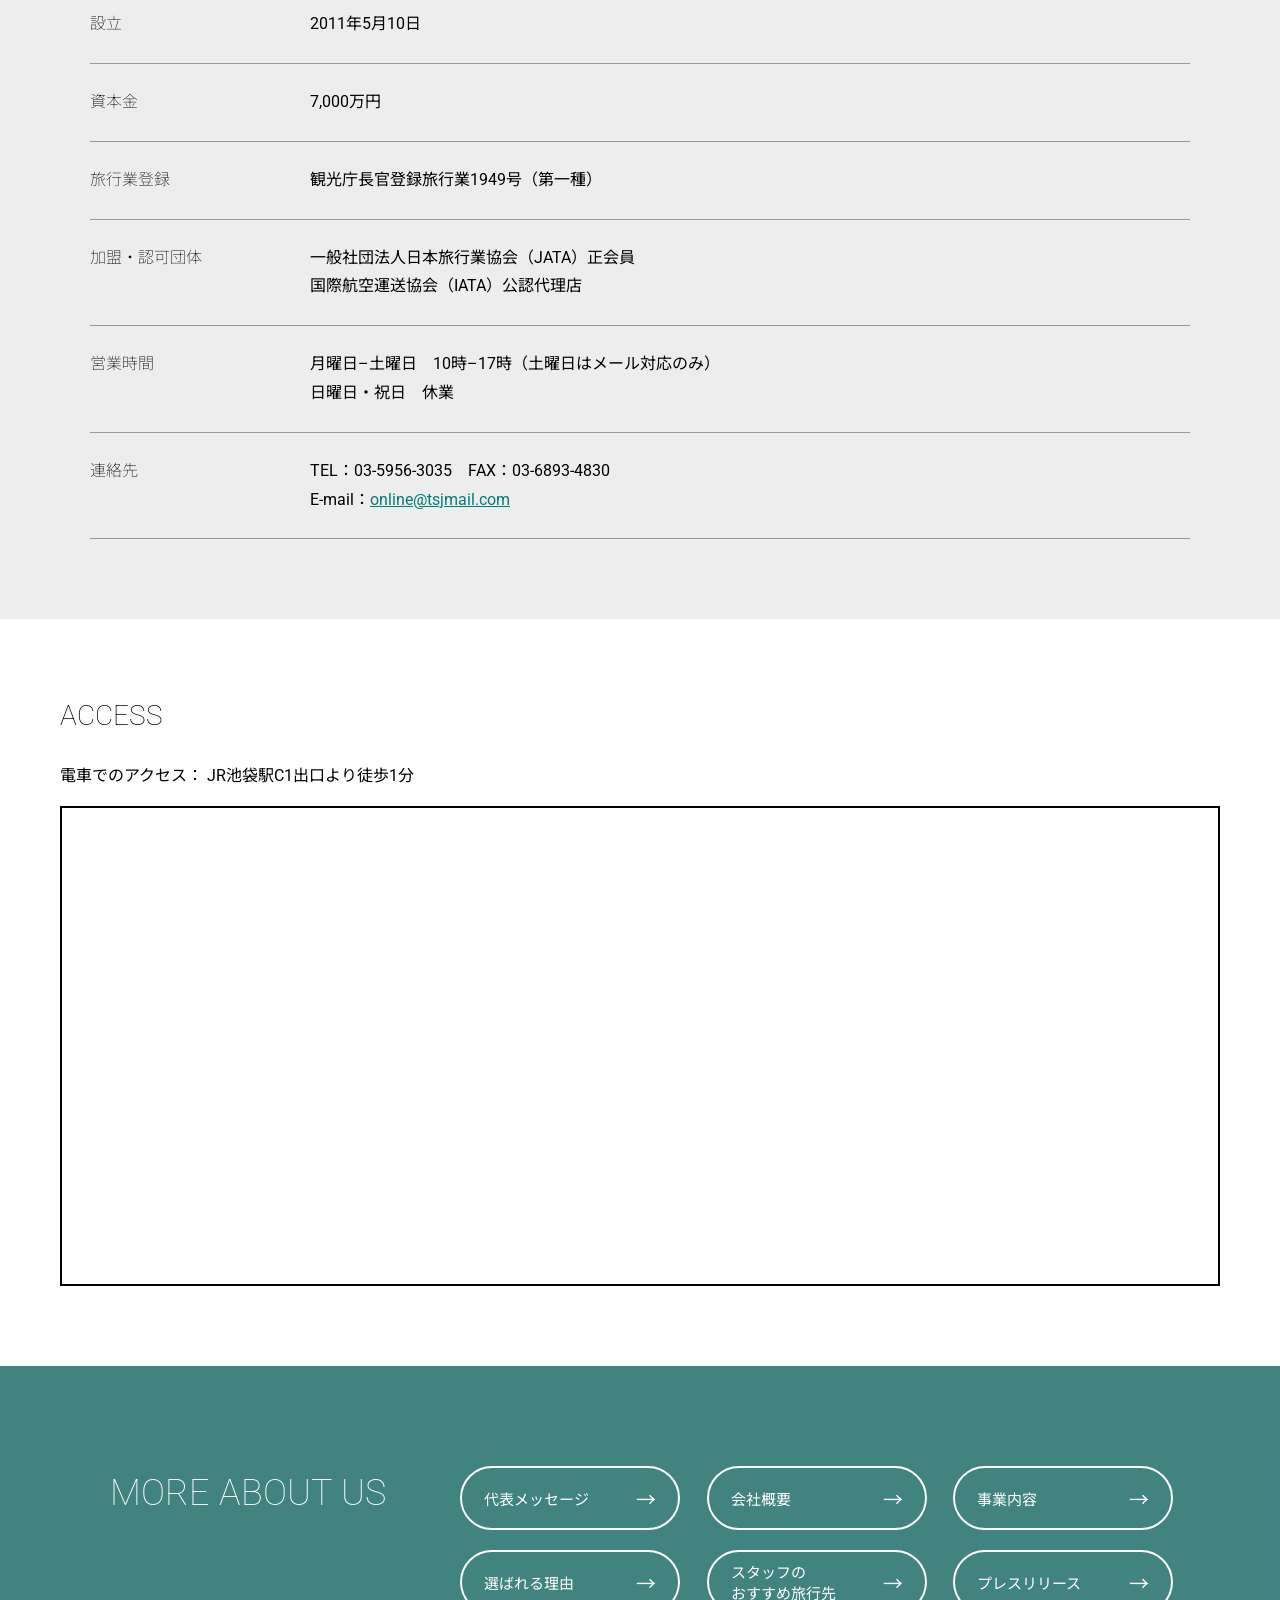
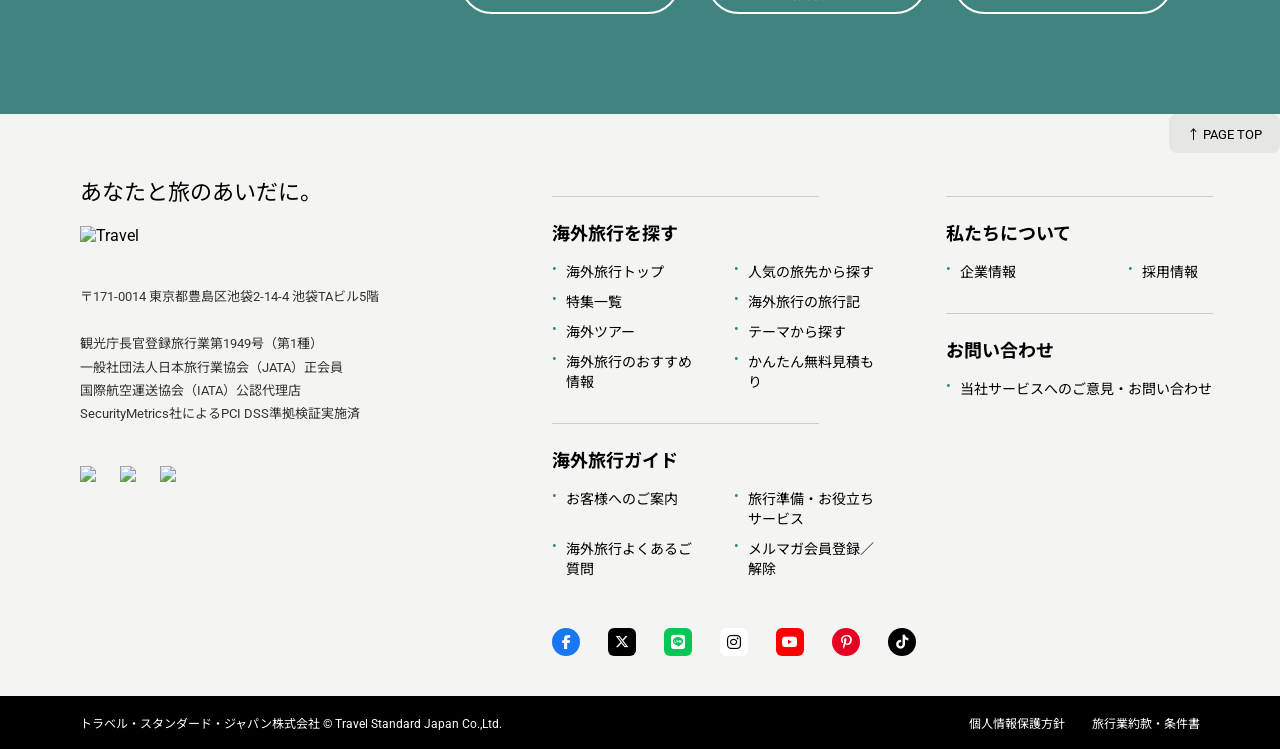
==== commit e21a8338: "Merge branch 'master' of https://github.com/AmdRhn/Japan-Travel-Company" ====
--- a/company.html
+++ b/company.html
@@ -20,7 +20,9 @@
      <section>
         <!-- BRAND (always visible) -->
         <div class="brand">
-          <img src="images/logo.svg" alt="Travel" />
+          <img src="images/logo.svg" alt="Travel" class="logo-dark" />
+        
+
         </div>
 
         <!-- DESKTOP NAV ONLY -->
--- a/css/nav.css
+++ b/css/nav.css
@@ -12,10 +12,9 @@
 
 /* NAV CONTAINER */
 .hero-nav {
- width: 75vw;                   /* always 70% of screen width */
  max-width: 100%;
  margin-left: auto;             /* push to right */
- 
+ opacity: 0;
  display: flex;
  align-items: center;
  justify-content: flex-start;
@@ -137,8 +136,8 @@
  /* HAMBURGER BUTTON */
  .mobile-hamburger {
    position: fixed;
-   width: 62px;
-   height: 62px;
+   width: 44px;
+   height: 44px;
    top: 20px;
    
    background: #000;
@@ -147,11 +146,28 @@
    display: flex;
    flex-direction: column;
    justify-content: center;
+   gap: 5px;
+ }
+ .mobile-close-btn {
+   position: fixed;
+   width: 44px;
+   height: 44px;
+   top: 20px;
+   
+   background: #000;
+   border-radius: 50%;
+
+   display: flex;
+   flex-direction: column;
+   justify-content: center;
    gap: 6px;
  }
-
+ .mobile-close-btn svg{
+  width: 44px;
+  height: 44px;
+ }
  .mobile-hamburger span {
-   width: 24px;
+   width: 22px;
    height: 2px;
    background: #fff;
    margin: 0 auto;
@@ -161,7 +177,7 @@
 .mobile-menu {
  position: fixed;
  inset: 0;
- background: #000;
+ background: #2D2D2D;
  color: #fff;
  z-index: 99;
 
@@ -182,14 +198,22 @@
 
 /* MENU LIST */
 .mobile-menu ul {
+  width: 80%;
+  margin: 0 auto;
  list-style: none;
- text-align: center;
+ text-align: left;
  padding: 0;
+ margin-top: 60px;
 }
 
 .mobile-menu li {
- font-size: 22px;
- padding: 16px 0;
+ font-size: 16px;
+ padding-top: 16px ;
+ padding-bottom: 24px;
+ border-bottom: 1px solid black ;
+ display: flex;
+ justify-content: space-between;
+ align-items: center;
 }
 .hero-nav {
    display: none;
--- a/css/width.css
+++ b/css/width.css
@@ -1,6 +1,6 @@
 .site-wrapper {
-  width: 1210px;        /* FIXED width */
-  margin: 0 auto;      /* center */
+  /* width: 1210px;       
+  margin: 0 auto;       */
   background: #ffffff;
   /* min-height: 100vh; */
   position: relative;
@@ -110,7 +110,7 @@
 .footer-page-top {
   position: absolute;
   top: 0%;
-  right: 40px;
+  right: 0px;
   background: #e6e6e4;
   padding: 10px 18px;
   border-radius: 8px;
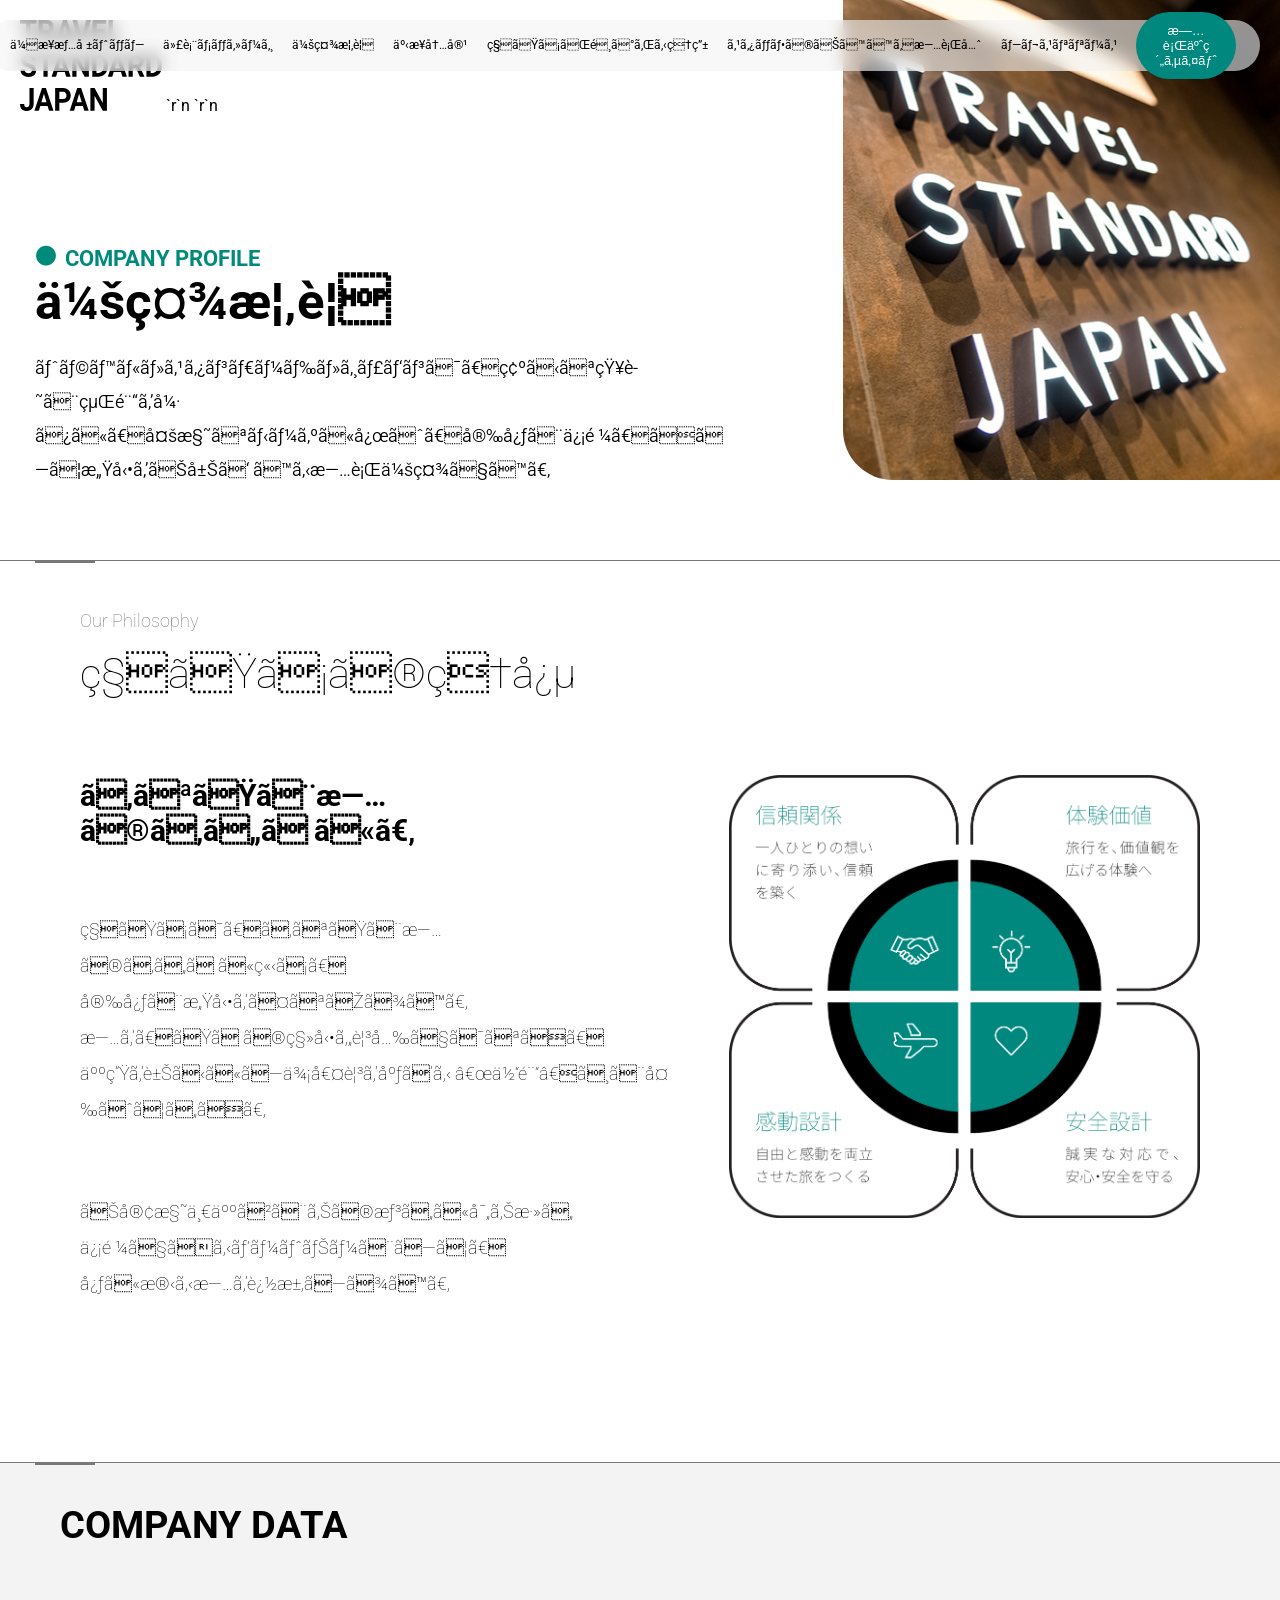
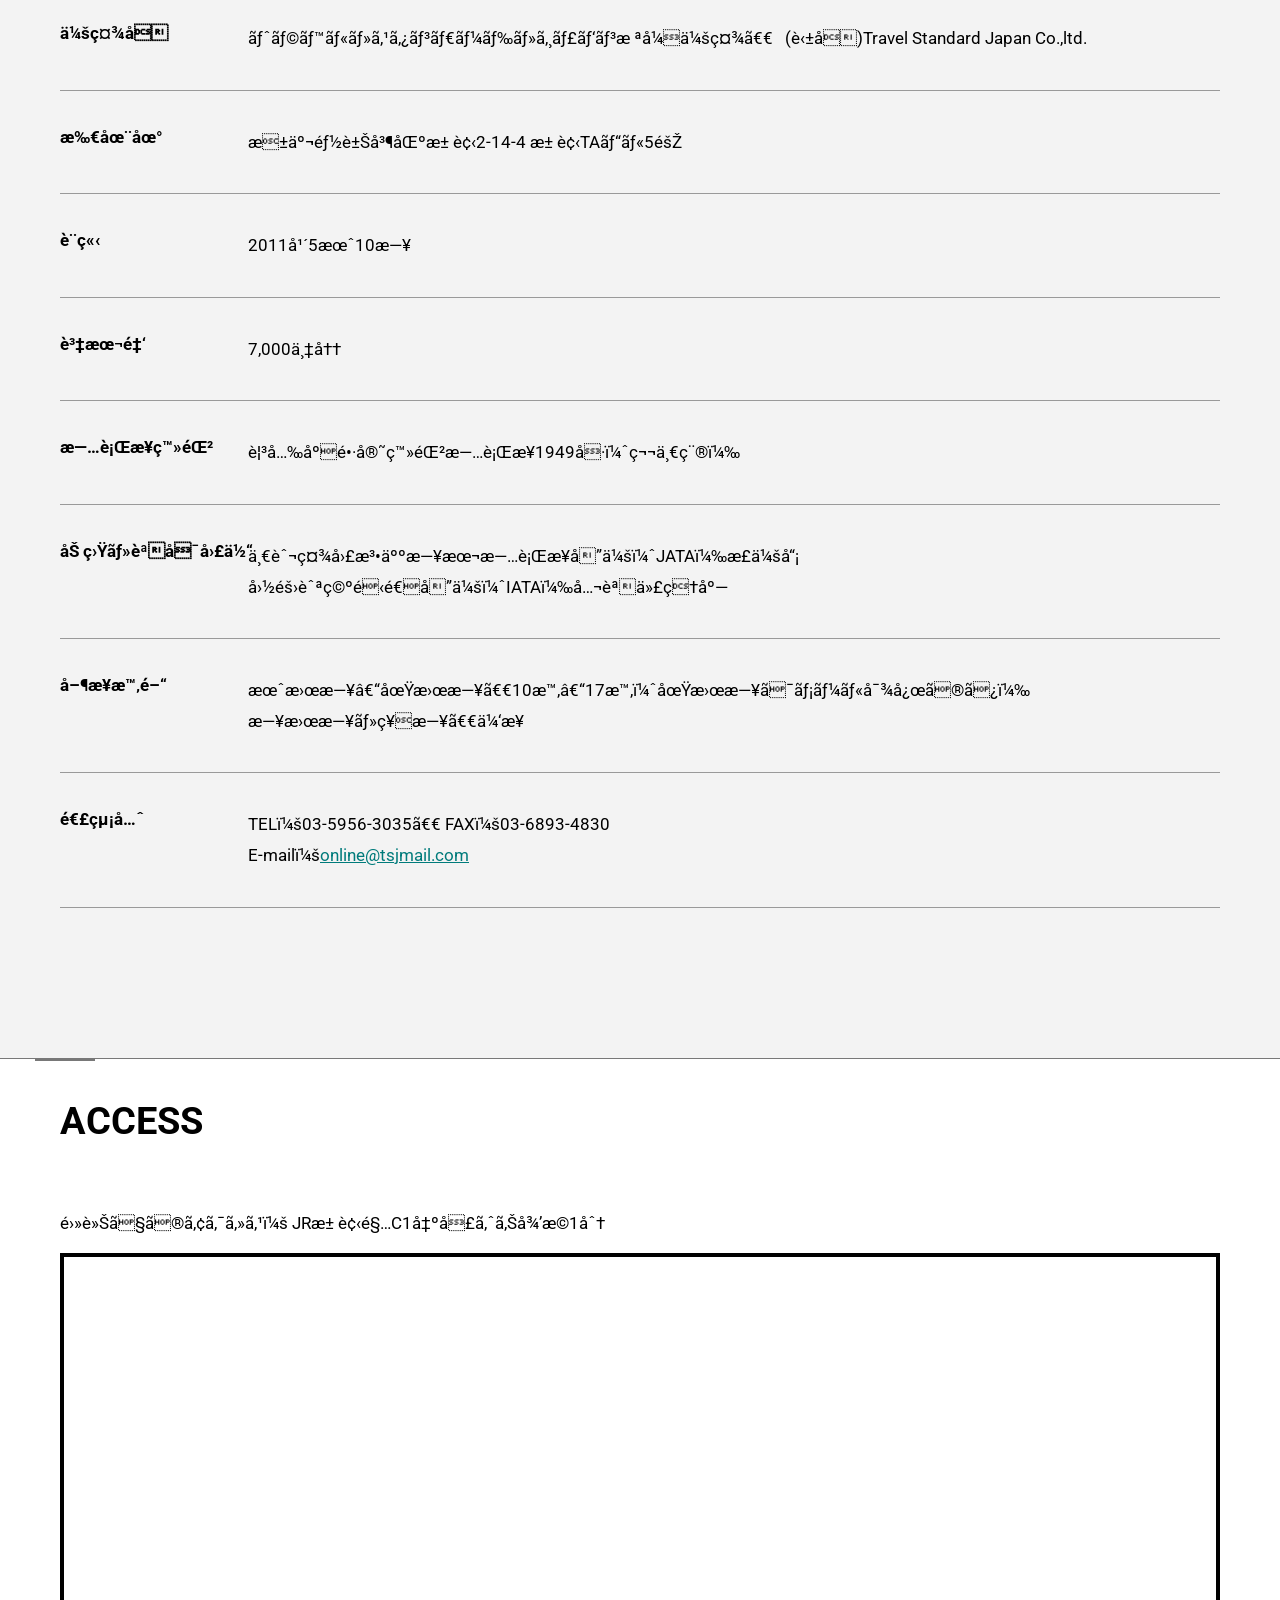
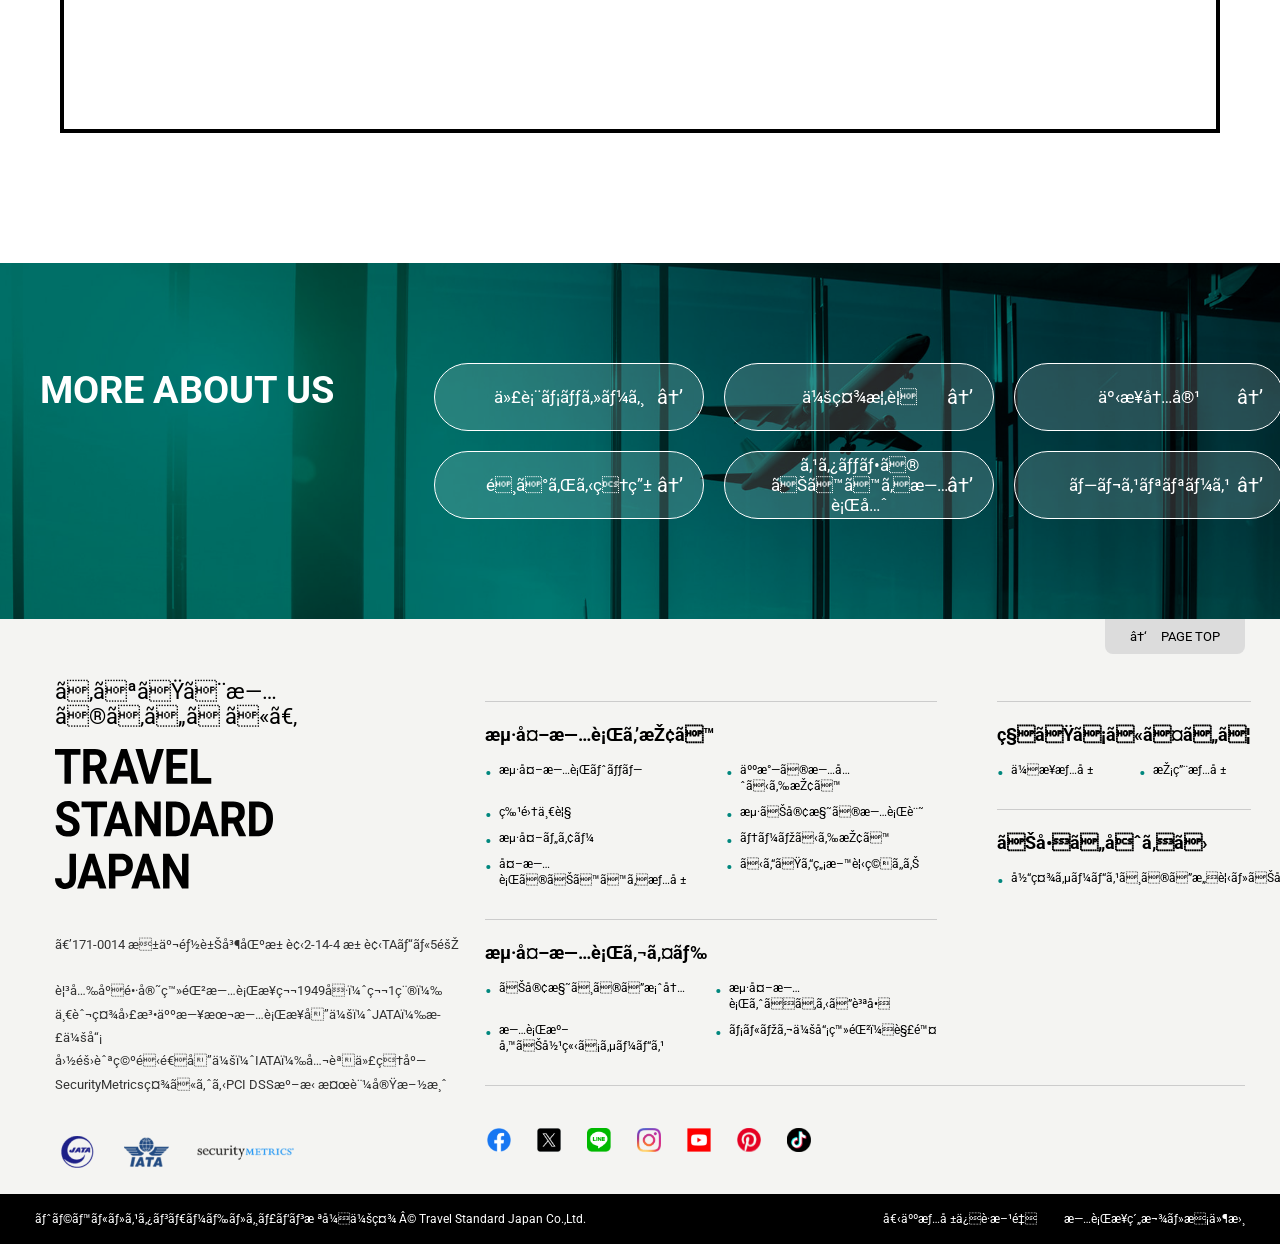
==== commit fe7e73bd: "Refactor code structure for improved readability and maintainability" ====
--- a/company.html
+++ b/company.html
@@ -1,11 +1,11 @@
-
+﻿
 <!DOCTYPE html>
 <html lang="ja">
 
 <head>
     <meta charset="UTF-8" />
     <meta name="viewport" content="width=device-width, initial-scale=1.0" />
-    <title>TRAVEL STANDARD JAPAN - 企業情報トップ</title>
+    <title>TRAVEL STANDARD JAPAN - ä¼æ¥­æƒ…å ±ãƒˆãƒƒãƒ—</title>
     <link rel="stylesheet" href="company.css" />
     <link rel="stylesheet" href="css/nav.css" />
     <link rel="stylesheet" href="css/width.css" />
@@ -23,23 +23,23 @@
           <img src="images/logo.svg" alt="Travel" class="logo-dark" />
         
 
-        </div>
+          <img src="images/logo-light.png" alt="Travel" class="logo-light" style="display: none;" />`r`n          <img src="images/logo-light.png" alt="Travel" class="logo-light" style="display: none;" />`r`n        </div>
 
         <!-- DESKTOP NAV ONLY -->
         <div class="hero-nav-holder">
-          <nav class="hero-nav">
+          <nav class="hero-nav" style="opacity: 1 !important;">
             <ul>
-              <li><a href="index.html">企業情報トップ</a></li>
-              <li><a href="message.html">代表メッセージ</a></li>
-              <li><a href="companyProfile.html">会社概要</a></li>
-              <li><a href="servicePage.html">事業内容</a></li>
-              <li><a href="whychoose.html">私たちが選ばれる理由</a></li>
-              <li><a href="recentTravel.html">スタッフのおすすめ旅行先</a></li>
-              <li><a href="pressrelease.html">プレスリリース</a></li>
+              <li><a href="index.html">ä¼æ¥­æƒ…å ±ãƒˆãƒƒãƒ—</a></li>
+              <li><a href="message.html">ä»£è¡¨ãƒ¡ãƒƒã‚»ãƒ¼ã‚¸</a></li>
+              <li><a href="companyProfile.html">ä¼šç¤¾æ¦‚è¦</a></li>
+              <li><a href="servicePage.html">äº‹æ¥­å†…å®¹</a></li>
+              <li><a href="whychoose.html">ç§ãŸã¡ãŒé¸ã°ã‚Œã‚‹ç†ç”±</a></li>
+              <li><a href="recentTravel.html">ã‚¹ã‚¿ãƒƒãƒ•ã®ãŠã™ã™ã‚æ—…è¡Œå…ˆ</a></li>
+              <li><a href="pressrelease.html">ãƒ—ãƒ¬ã‚¹ãƒªãƒªãƒ¼ã‚¹</a></li>
             </ul>
 
             <button onclick="window.location.href='https://example-travel-booking.com'">
-              旅行予約サイト
+              æ—…è¡Œäºˆç´„ã‚µã‚¤ãƒˆ
             </button>
           </nav>
         </div>
@@ -50,33 +50,79 @@
             <span></span>
             <span></span>
             <span></span>
+           
           </div>
-        </div>
-
+        <div class="mobile-close-btn" id="mobile-close" style="display: none;">
+            <svg width="62" height="62" viewBox="0 0 90 90" fill="none" xmlns="http://www.w3.org/2000/svg">
+            <path d="M90 45C90 69.853 69.853 90 45 90C20.147 90 0 69.853 0 45C0 20.147 20.147 0 45 0C69.853 0 90 20.147 90 45Z" fill="white"/>
+            <path d="M28 28L62 62" stroke="black" stroke-width="1.5"/>
+            <path d="M62 28L28 62" stroke="black" stroke-width="1.5"/>
+            </svg>
+          </div>
+        
+        </div>
+        
         <!-- MOBILE MENU -->
-        <div class="mobile-menu" id="mobileMenu">
+        <div class="mobile-menu" id="mobileMenu" >
           <ul>
-            <li><a href="index.html">企業情報トップ</a></li>
-            <li><a href="message.html">代表メッセージ</a></li>
-            <li><a href="companyProfile.html">会社概要</a></li>
-            <li><a href="servicePage.html">事業内容</a></li>
-            <li><a href="whychoose.html">私たちが選ばれる理由</a></li>
-            <li><a href="recentTravel.html">スタッフのおすすめ旅行先</a></li>
-            <li><a href="pressrelease.html">プレスリリース</a></li>
+            <li><a href="index.html">ä¼æ¥­æƒ…å ±ãƒˆãƒƒãƒ—</a>
+            <svg width="15" height="14" viewBox="0 0 25 14" fill="none" xmlns="http://www.w3.org/2000/svg">
+            <path d="M24.044 6.289L17.977 0.222C17.681 -0.0739994 17.201 -0.0739994 16.905 0.222C16.609 0.518 16.609 0.999001 16.905 1.295L21.677 6.067H0.758001C0.339001 6.067 0 6.406 0 6.825C0 7.244 0.339001 7.583 0.758001 7.583H21.677L16.905 12.356C16.609 12.652 16.609 13.132 16.905 13.428C17.053 13.576 17.247 13.65 17.441 13.65C17.635 13.65 17.829 13.576 17.977 13.428L24.044 7.361C24.34 7.065 24.34 6.585 24.044 6.289Z" fill="white"/>
+            </svg>
+
+            </li>
+            <li><a href="message.html">ä»£è¡¨ãƒ¡ãƒƒã‚»ãƒ¼ã‚¸</a>
+            <svg width="15" height="14" viewBox="0 0 25 14" fill="none" xmlns="http://www.w3.org/2000/svg">
+            <path d="M24.044 6.289L17.977 0.222C17.681 -0.0739994 17.201 -0.0739994 16.905 0.222C16.609 0.518 16.609 0.999001 16.905 1.295L21.677 6.067H0.758001C0.339001 6.067 0 6.406 0 6.825C0 7.244 0.339001 7.583 0.758001 7.583H21.677L16.905 12.356C16.609 12.652 16.609 13.132 16.905 13.428C17.053 13.576 17.247 13.65 17.441 13.65C17.635 13.65 17.829 13.576 17.977 13.428L24.044 7.361C24.34 7.065 24.34 6.585 24.044 6.289Z" fill="white"/>
+            </svg>
+          </li>
+            <li><a href="companyProfile.html">ä¼šç¤¾æ¦‚è¦</a>
+            <svg width="15" height="14" viewBox="0 0 25 14" fill="none" xmlns="http://www.w3.org/2000/svg">
+            <path d="M24.044 6.289L17.977 0.222C17.681 -0.0739994 17.201 -0.0739994 16.905 0.222C16.609 0.518 16.609 0.999001 16.905 1.295L21.677 6.067H0.758001C0.339001 6.067 0 6.406 0 6.825C0 7.244 0.339001 7.583 0.758001 7.583H21.677L16.905 12.356C16.609 12.652 16.609 13.132 16.905 13.428C17.053 13.576 17.247 13.65 17.441 13.65C17.635 13.65 17.829 13.576 17.977 13.428L24.044 7.361C24.34 7.065 24.34 6.585 24.044 6.289Z" fill="white"/>
+            </svg>
+          </li>
+            <li><a href="servicePage.html">äº‹æ¥­å†…å®¹</a>
+            <svg width="15" height="14" viewBox="0 0 25 14" fill="none" xmlns="http://www.w3.org/2000/svg">
+            <path d="M24.044 6.289L17.977 0.222C17.681 -0.0739994 17.201 -0.0739994 16.905 0.222C16.609 0.518 16.609 0.999001 16.905 1.295L21.677 6.067H0.758001C0.339001 6.067 0 6.406 0 6.825C0 7.244 0.339001 7.583 0.758001 7.583H21.677L16.905 12.356C16.609 12.652 16.609 13.132 16.905 13.428C17.053 13.576 17.247 13.65 17.441 13.65C17.635 13.65 17.829 13.576 17.977 13.428L24.044 7.361C24.34 7.065 24.34 6.585 24.044 6.289Z" fill="white"/>
+            </svg>
+          </li>
+            <li><a href="whychoose.html">ç§ãŸã¡ãŒé¸ã°ã‚Œã‚‹ç†ç”±</a>
+            <svg width="15" height="14" viewBox="0 0 25 14" fill="none" xmlns="http://www.w3.org/2000/svg">
+            <path d="M24.044 6.289L17.977 0.222C17.681 -0.0739994 17.201 -0.0739994 16.905 0.222C16.609 0.518 16.609 0.999001 16.905 1.295L21.677 6.067H0.758001C0.339001 6.067 0 6.406 0 6.825C0 7.244 0.339001 7.583 0.758001 7.583H21.677L16.905 12.356C16.609 12.652 16.609 13.132 16.905 13.428C17.053 13.576 17.247 13.65 17.441 13.65C17.635 13.65 17.829 13.576 17.977 13.428L24.044 7.361C24.34 7.065 24.34 6.585 24.044 6.289Z" fill="white"/>
+            </svg>
+          </li>
+            <li><a href="recentTravel.html">ã‚¹ã‚¿ãƒƒãƒ•ã®ãŠã™ã™ã‚æ—…è¡Œå…ˆ</a>
+            <svg width="15" height="14" viewBox="0 0 25 14" fill="none" xmlns="http://www.w3.org/2000/svg">
+            <path d="M24.044 6.289L17.977 0.222C17.681 -0.0739994 17.201 -0.0739994 16.905 0.222C16.609 0.518 16.609 0.999001 16.905 1.295L21.677 6.067H0.758001C0.339001 6.067 0 6.406 0 6.825C0 7.244 0.339001 7.583 0.758001 7.583H21.677L16.905 12.356C16.609 12.652 16.609 13.132 16.905 13.428C17.053 13.576 17.247 13.65 17.441 13.65C17.635 13.65 17.829 13.576 17.977 13.428L24.044 7.361C24.34 7.065 24.34 6.585 24.044 6.289Z" fill="white"/>
+            </svg>
+          </li>
+            <li><a href="pressrelease.html">ãƒ—ãƒ¬ã‚¹ãƒªãƒªãƒ¼ã‚¹</a>
+            <svg width="15" height="14" viewBox="0 0 25 14" fill="none" xmlns="http://www.w3.org/2000/svg">
+            <path d="M24.044 6.289L17.977 0.222C17.681 -0.0739994 17.201 -0.0739994 16.905 0.222C16.609 0.518 16.609 0.999001 16.905 1.295L21.677 6.067H0.758001C0.339001 6.067 0 6.406 0 6.825C0 7.244 0.339001 7.583 0.758001 7.583H21.677L16.905 12.356C16.609 12.652 16.609 13.132 16.905 13.428C17.053 13.576 17.247 13.65 17.441 13.65C17.635 13.65 17.829 13.576 17.977 13.428L24.044 7.361C24.34 7.065 24.34 6.585 24.044 6.289Z" fill="white"/>
+            </svg>
+          </li>
+          <li style="background-color: black; padding:24px ; margin-top:60px;"><a href="pressrelease.html" style="font-size: 16px; ">æ—…è¡Œäºˆç´„ã‚µã‚¤ãƒˆ</a>
+            <svg width="15" height="14" viewBox="0 0 25 14" fill="none" xmlns="http://www.w3.org/2000/svg">
+            <path d="M24.044 6.289L17.977 0.222C17.681 -0.0739994 17.201 -0.0739994 16.905 0.222C16.609 0.518 16.609 0.999001 16.905 1.295L21.677 6.067H0.758001C0.339001 6.067 0 6.406 0 6.825C0 7.244 0.339001 7.583 0.758001 7.583H21.677L16.905 12.356C16.609 12.652 16.609 13.132 16.905 13.428C17.053 13.576 17.247 13.65 17.441 13.65C17.635 13.65 17.829 13.576 17.977 13.428L24.044 7.361C24.34 7.065 24.34 6.585 24.044 6.289Z" fill="white"/>
+            </svg>
+          </li>
           </ul>
+        
+          
+        
         </div>
 
       </section>
   <div class="site-wrapper">
     <header class="hero">
             <div class="hero-content">
-                <h1>● COMPANY PROFILE</h1>
+                <h1>COMPANY PROFILE</h1>
                 <p>
-                    会社概要
+                      ä¼šç¤¾æ¦‚è¦
                 </p>
-                <p class="jp-text">トラベル・スタンダード・ジャパンは、確かな知識と経験を強
-                    みに、多様なニーズに応え、安心と信頼、そして感動をお届け
-                    する旅行会社です。</p>
+                <p class="jp-text">ãƒˆãƒ©ãƒ™ãƒ«ãƒ»ã‚¹ã‚¿ãƒ³ãƒ€ãƒ¼ãƒ‰ãƒ»ã‚¸ãƒ£ãƒ‘ãƒ³ã¯ã€ç¢ºã‹ãªçŸ¥è­˜ã¨çµŒé¨“ã‚’å¼·
+                    ã¿ã«ã€å¤šæ§˜ãªãƒ‹ãƒ¼ã‚ºã«å¿œãˆã€å®‰å¿ƒã¨ä¿¡é ¼ã€ãã—ã¦æ„Ÿå‹•ã‚’ãŠå±Šã‘
+                    ã™ã‚‹æ—…è¡Œä¼šç¤¾ã§ã™ã€‚</p>
                   
               </div>
 
@@ -95,20 +141,22 @@
     <!-- LEFT CONTENT -->
     <div class="philosophy-text">
       <p class="small-title">Our Philosophy</p>
-      <h2 class="jp-title">私たちの理念</h2>
-
-      <h3 class="headline">あなたと旅のあいだに。</h3>
+      <h2 class="jp-title">ç§ãŸã¡ã®ç†å¿µ</h2>
+
+      <h3 class="headline">ã‚ãªãŸã¨æ—…ã®ã‚ã„ã ã«ã€‚</h3>
 
       <p>
-        私たちは、あなたと旅のあいだに立ち、安心と感動をつなぎます。
+        ç§ãŸã¡ã¯ã€ã‚ãªãŸã¨æ—…ã®ã‚ã„ã ã«ç«‹ã¡ã€ <br class="md-hide">
+        å®‰å¿ƒã¨æ„Ÿå‹•ã‚’ã¤ãªãŽã¾ã™ã€‚<br>
+        æ—…ã‚’ã€ãŸã ã®ç§»å‹•ã‚„è¦³å…‰ã§ã¯ãªãã€<br />
+        äººç”Ÿã‚’è±Šã‹ã«ã—ä¾¡å€¤è¦³ã‚’åºƒã’ã‚‹ <br class="md-hide">
+        â€œä½“é¨“â€ã¸ã¨å¤‰ãˆã¦ã„ãã€‚
       </p>
+      <br><br class="sm-hide">
       <p>
-        旅を、ただの移動や観光ではなく、<br />
-        人生を豊かにし価値観を広げる“体験”へと変えていく。
-      </p>
-      <p>
-        お客様一人ひとりの想いに寄り添い、<br />
-        心に残る旅を追求します。
+        ãŠå®¢æ§˜ä¸€äººã²ã¨ã‚Šã®æƒ³ã„ã«å¯„ã‚Šæ·»ã„ <br class="md-hide">
+        ä¿¡é ¼ã§ãã‚‹ãƒ‘ãƒ¼ãƒˆãƒŠãƒ¼ã¨ã—ã¦ã€<br />
+        å¿ƒã«æ®‹ã‚‹æ—…ã‚’è¿½æ±‚ã—ã¾ã™ã€‚
       </p>
     </div>
 
@@ -131,65 +179,68 @@
     <div class="company-table">
 
       <div class="row">
-        <div class="label">会社名</div>
+        <div class="label">ä¼šç¤¾å</div>
         <div class="value">
-          トラベル・スタンダード・ジャパン株式会社　
-          <span>(英名)Travel Standard Japan Co.,ltd.</span>
-        </div>
-      </div>
-
-      <div class="row">
-        <div class="label">所在地</div>
+          ãƒˆãƒ©ãƒ™ãƒ«ãƒ»ã‚¹ã‚¿ãƒ³ãƒ€ãƒ¼ãƒ‰ãƒ»ã‚¸ãƒ£ãƒ‘ãƒ³æ ªå¼ä¼šç¤¾ã€€ <br class="md-hide">
+          <span>(è‹±å)Travel Standard Japan Co.,ltd.</span>
+        </div>
+      </div>
+
+      <div class="row">
+        <div class="label">æ‰€åœ¨åœ°</div>
         <div class="value">
-          東京都豊島区池袋2-14-4 池袋TAビル5階
-        </div>
-      </div>
-
-      <div class="row">
-        <div class="label">設立</div>
-        <div class="value">2011年5月10日</div>
-      </div>
-
-      <div class="row">
-        <div class="label">資本金</div>
-        <div class="value">7,000万円</div>
-      </div>
-
-      <div class="row">
-        <div class="label">旅行業登録</div>
+          æ±äº¬éƒ½è±Šå³¶åŒºæ± è¢‹2-14-4 æ± è¢‹TAãƒ“ãƒ«5éšŽ
+        </div>
+      </div>
+
+      <div class="row">
+        <div class="label">è¨­ç«‹</div>
+        <div class="value">2011å¹´5æœˆ10æ—¥</div>
+      </div>
+
+      <div class="row">
+        <div class="label">è³‡æœ¬é‡‘</div>
+        <div class="value">7,000ä¸‡å††</div>
+      </div>
+
+      <div class="row">
+        <div class="label">æ—…è¡Œæ¥­ç™»éŒ²</div>
         <div class="value">
-          観光庁長官登録旅行業1949号（第一種）
-        </div>
-      </div>
-
-      <div class="row">
-        <div class="label">加盟・認可団体</div>
+          è¦³å…‰åºé•·å®˜ç™»éŒ²æ—…è¡Œæ¥­1949å·ï¼ˆç¬¬ä¸€ç¨®ï¼‰
+        </div>
+      </div>
+
+      <div class="row">
+        <div class="label">åŠ ç›Ÿãƒ»èªå¯å›£ä½“</div>
         <div class="value">
-          一般社団法人日本旅行業協会（JATA）正会員<br>
-          国際航空運送協会（IATA）公認代理店
-        </div>
-      </div>
-
-      <div class="row">
-        <div class="label">営業時間</div>
+          ä¸€èˆ¬ç¤¾å›£æ³•äººæ—¥æœ¬æ—…è¡Œæ¥­å”ä¼šï¼ˆJATAï¼‰æ­£ä¼šå“¡<br>
+          å›½éš›èˆªç©ºé‹é€å”ä¼šï¼ˆIATAï¼‰å…¬èªä»£ç†åº—
+        </div>
+      </div>
+
+      <div class="row">
+        <div class="label">å–¶æ¥­æ™‚é–“</div>
         <div class="value">
-          月曜日–土曜日　10時–17時（土曜日はメール対応のみ）<br>
-          日曜日・祝日　休業
-        </div>
-      </div>
-
-      <div class="row">
-        <div class="label">連絡先</div>
+          æœˆæ›œæ—¥â€“åœŸæ›œæ—¥ã€€10æ™‚â€“17æ™‚ï¼ˆåœŸæ›œæ—¥ã¯ãƒ¡ãƒ¼ãƒ«å¯¾å¿œã®ã¿ï¼‰<br>
+          æ—¥æ›œæ—¥ãƒ»ç¥æ—¥ã€€ä¼‘æ¥­
+        </div>
+      </div>
+
+      <div class="row">
+        <div class="label">é€£çµ¡å…ˆ</div>
         <div class="value">
-          TEL：03-5956-3035　FAX：03-6893-4830<br>
-          E-mail：<a href="mailto:online@tsjmail.com">online@tsjmail.com</a>
+          TELï¼š03-5956-3035ã€€ <br class="md-hide" >
+          FAXï¼š03-6893-4830<br>
+          E-mailï¼š<a href="mailto:online@tsjmail.com">online@tsjmail.com</a>
         </div>
       </div>
 
     </div>
   </div>
 </section>
-
+<div class="edge-line">
+    <span class="edge-dash"></span>
+    </div>
 <!-- map section -->
  <section class="access-section">
   <div class="access-container">
@@ -197,12 +248,12 @@
     <h2 class="access-title">ACCESS</h2>
 
     <p class="access-text">
-      電車でのアクセス： JR池袋駅C1出口より徒歩1分
+      é›»è»Šã§ã®ã‚¢ã‚¯ã‚»ã‚¹ï¼š JRæ± è¢‹é§…C1å‡ºå£ã‚ˆã‚Šå¾’æ­©1åˆ†
     </p>
 
     <div class="map-wrapper">
       <iframe
-        src="https://www.google.com/maps?q=池袋TAビル&output=embed"
+        src="https://www.google.com/maps?q=æ± è¢‹TAãƒ“ãƒ«&output=embed"
         loading="lazy"
         referrerpolicy="no-referrer-when-downgrade"
         allowfullscreen>
@@ -215,7 +266,7 @@
 
 <!-- more section -->
  <section class="more-about">
-    <div class="overlay">
+    <div class="overlay"></div>
       <div class="more-container">
 
         <!-- LEFT -->
@@ -223,54 +274,54 @@
 
         <!-- RIGHT BUTTONS -->
         <div class="more-links">
-            <a href="message.html" class="pill">代表メッセージ <span>→</span></a>
-            <a href="companyProfile.html" class="pill">会社概要 <span>→</span></a>
-            <a href="servicePage.html" class="pill">事業内容 <span>→</span></a>
-            <a href="whychoose.html" class="pill">選ばれる理由 <span>→</span></a>
-            <a href="recentTravel.html" class="pill">スタッフの<br>おすすめ旅行先 <span>→</span></a>
-            <a href="pressrelease.html" class="pill">プレスリリース <span>→</span></a>
-        </div>
-
-      </div>
-    </div>
+            <a href="message.html" class="pill">ä»£è¡¨ãƒ¡ãƒƒã‚»ãƒ¼ã‚¸  <span class="arrow" style="position: absolute; right: 20px; top: 50%; transform: translateY(-50%);">â†’</span></a>
+            <a href="companyProfile.html" class="pill">ä¼šç¤¾æ¦‚è¦  <span class="arrow" style="position: absolute; right: 20px; top: 50%; transform: translateY(-50%);">â†’</span></a>
+            <a href="servicePage.html" class="pill">äº‹æ¥­å†…å®¹  <span class="arrow" style="position: absolute; right: 20px; top: 50%; transform: translateY(-50%);">â†’</span></a>
+            <a href="whychoose.html" class="pill">é¸ã°ã‚Œã‚‹ç†ç”±  <span class="arrow" style="position: absolute; right: 20px; top: 50%; transform: translateY(-50%);">â†’</span></a>
+            <a href="recentTravel.html" class="pill">ã‚¹ã‚¿ãƒƒãƒ•ã®<br>ãŠã™ã™ã‚æ—…è¡Œå…ˆ  <span class="arrow" style="position: absolute; right: 20px; top: 50%; transform: translateY(-50%);">â†’</span></a>
+            <a href="pressrelease.html" class="pill">ãƒ—ãƒ¬ã‚¹ãƒªãƒªãƒ¼ã‚¹  <span class="arrow" style="position: absolute; right: 20px; top: 50%; transform: translateY(-50%);">â†’</span></a>
+        </div>
+
+      </div>
   </section>
 
  </div>
  </div>
-    <script src="index.js"></script>
-     <footer class="footer-bg">
-      <div class="site-wrapper">
+ 
+    <footer class="footer-bg">
+      <div class="site-wrapper" style="max-width:1210px; margin: 0 auto;">
         <!-- footer -->
         <section class="footer">
                 <footer class="site-footer">
-        <div class="footer-page-top" onclick="scrollToTop()">↑ PAGE TOP</div>
+        <div class="footer-page-top" onclick="scrollToTop()"><span>â†‘</span>PAGE TOP</div>
         <div class="footer-layout">
           <!-- LEFT -->
           <div class="footer-branding">
-            <p class="footer-tagline">あなたと旅のあいだに。</p>
+            <p class="footer-tagline">ã‚ãªãŸã¨æ—…ã®ã‚ã„ã ã«ã€‚</p>
             <div class="footer-logo">
               <img
-                src="images/logo.png"
+                src="images/logo.svg  "
                 alt="Travel"
               />
             </div>
 
             <div class="footer-address">
-              〒171-0014 東京都豊島区池袋2-14-4 池袋TAビル5階
+              ã€’171-0014 æ±äº¬éƒ½è±Šå³¶åŒºæ± è¢‹2-14-4 æ± è¢‹TAãƒ“ãƒ«5éšŽ
               <br><br>
-              観光庁長官登録旅行業第1949号（第1種）
+              è¦³å…‰åºé•·å®˜ç™»éŒ²æ—…è¡Œæ¥­ç¬¬1949å·ï¼ˆç¬¬1ç¨®ï¼‰
               <br>
-              一般社団法人日本旅行業協会（JATA）正会員
+              ä¸€èˆ¬ç¤¾å›£æ³•äººæ—¥æœ¬æ—…è¡Œæ¥­å”ä¼šï¼ˆJATAï¼‰æ­£ä¼šå“¡
               <br>
-              国際航空運送協会（IATA）公認代理店
+              å›½éš›èˆªç©ºé‹é€å”ä¼šï¼ˆIATAï¼‰å…¬èªä»£ç†åº—
               <br>
-              SecurityMetrics社によるPCI DSS準拠検証実施済
+              SecurityMetricsç¤¾ã«ã‚ˆã‚‹PCI DSSæº–æ‹ æ¤œè¨¼å®Ÿæ–½æ¸ˆ
             </div>
 
             <div class="footer-certifications">
-              <img src="images/ft1.png">
-              <img src="images/tjp.png">
-              <img src="images/ft3.svg">
+              <img src="images/jata-logo.png">
+              <img src="images/iata-logo.png">
+
+              <img src="images/security-metrices-logo.png">
             </div>
           </div>
 
@@ -281,94 +332,218 @@
 
               <div class="footer-menu">
                 <div class="footer-separator"></div>
-                <h3>海外旅行を探す</h3>
+                <h3>æµ·å¤–æ—…è¡Œã‚’æŽ¢ã™</h3>
                 <ul>
-                  <li><a href="#">海外旅行トップ</a></li>
-                  <li><a href="#">人気の旅先から探す</a></li>
-                  <li><a href="#">特集一覧</a></li>
-                  <li><a href="#">海外旅行の旅行記</a></li>
-                  <li><a href="#">海外ツアー</a></li>
-                  <li><a href="#">テーマから探す</a></li>
-                  <li><a href="#">海外旅行のおすすめ情報</a></li>
-                  <li><a href="#">かんたん無料見積もり</a></li>
+                  <li><a href="#">æµ·å¤–æ—…è¡Œãƒˆãƒƒãƒ—</a></li>
+                  <li><a href="#">äººæ°—ã®æ—…å…ˆã‹ã‚‰æŽ¢ã™</a></li>
+                  <li><a href="#">ç‰¹é›†ä¸€è¦§</a></li>
+                  <li><a href="#">æµ·ãŠå®¢æ§˜ã®æ—…è¡Œè¨˜</a></li>
+                  <li><a href="#">æµ·å¤–ãƒ„ã‚¢ãƒ¼</a></li>
+                  <li><a href="#">ãƒ†ãƒ¼ãƒžã‹ã‚‰æŽ¢ã™</a></li>
+                  <li><a href="#">å¤–æ—…è¡Œã®ãŠã™ã™ã‚æƒ…å ±</a></li>
+                  <li><a href="#">ã‹ã‚“ãŸã‚“ç„¡æ–™è¦‹ç©ã‚‚ã‚Š</a></li>
                 </ul>
 
                 <div class="footer-separator"></div>
-                <h3>海外旅行ガイド</h3>
+                <h3>æµ·å¤–æ—…è¡Œã‚¬ã‚¤ãƒ‰</h3>
                 <ul>
-                  <li><a href="#">お客様へのご案内</a></li>
-                  <li><a href="#">旅行準備・お役立ちサービス</a></li>
-                  <li><a href="#">海外旅行よくあるご質問</a></li>
-                  <li><a href="#r">メルマガ会員登録／解除</a></li>
+                  <li><a href="#">ãŠå®¢æ§˜ã¸ã®ã”æ¡ˆå†…</a></li>
+                  <li><a href="#">æµ·å¤–æ—…è¡Œã‚ˆãã‚ã‚‹ã”è³ªå•</a></li>
+                  <li><a href="#">æ—…è¡Œæº–å‚™ãŠå½¹ç«‹ã¡ã‚µãƒ¼ãƒ“ã‚¹</a></li>
+                  <li><a href="#">ãƒ¡ãƒ«ãƒžã‚¬ä¼šå“¡ç™»éŒ²ï¼è§£é™¤</a></li>
                 </ul>
               </div>
-
+                
               <div class="footer-menu">
                 <div class="footer-separator"></div>
-                <h3>私たちについて</h3>
+                <h3>ç§ãŸã¡ã«ã¤ã„ã¦</h3>
                 <ul>
-                  <li><a href="#">企業情報</a></li>
-                  <li><a href="#">採用情報</a></li>
+                  <li><a href="#">ä¼æ¥­æƒ…å ±</a></li>
+                  <li><a href="#">æŽ¡ç”¨æƒ…å ±</a></li>
                 </ul>
 
                 <div class="footer-separator"></div>
-                <h3>お問い合わせ</h3>
+                <h3>ãŠå•ã„åˆã‚ã›</h3>
                 <ul>
-                  <li><a href="#">当社サービスへのご意見・お問い合わせ</a></li>
+                  <li><a href="#">å½“ç¤¾ã‚µãƒ¼ãƒ“ã‚¹ã¸ã®ã”æ„è¦‹ãƒ»ãŠå•ã„åˆã‚ã›</a></li>
                 </ul>
               </div>
-
-              </div>
+            </div>
+                <div class="footer-separator"></div>
 
               <div class="footer-socials">
-              <a class="social facebook"><i class="fab fa-facebook-f"></i></a>
-              <a class="social x"><i class="fab fa-x-twitter"></i></a>
-              <a class="social line"><i class="fab fa-line"></i></a>
-              <a class="social instagram"><i class="fab fa-instagram"></i></a>
-              <a class="social youtube"><i class="fab fa-youtube"></i></a>
-              <a class="social pinterest"><i class="fab fa-pinterest-p"></i></a>
-              <a class="social tiktok"><i class="fab fa-tiktok"></i></a>
+                <a class="social ">
+                  <svg width="24" height="24" viewBox="0 0 24 24" fill="none" xmlns="http://www.w3.org/2000/svg" xmlns:xlink="http://www.w3.org/1999/xlink">
+                  <rect width="24" height="24" fill="url(#pattern0_2_448)"/>
+                  <defs>
+                  <pattern id="pattern0_2_448" patternContentUnits="objectBoundingBox" width="1" height="1">
+                  <use xlink:href="#image0_2_448" transform="scale(0.0142857)"/>
+                  </pattern>
+                  <image id="image0_2_448" width="70" height="70" preserveAspectRatio="none" xlink:href="[data-uri]"/>
+                  </defs>
+                  </svg>
+
+                </a>
+                <a class="social ">
+                <svg width="24" height="24" viewBox="0 0 24 24" fill="none" xmlns="http://www.w3.org/2000/svg" xmlns:xlink="http://www.w3.org/1999/xlink">
+                <rect width="24" height="24" fill="url(#pattern0_2_453)"/>
+                <defs>
+                <pattern id="pattern0_2_453" patternContentUnits="objectBoundingBox" width="1" height="1">
+                <use xlink:href="#image0_2_453" transform="scale(0.0142857)"/>
+                </pattern>
+                <image id="image0_2_453" width="70" height="70" preserveAspectRatio="none" xlink:href="[data-uri]"/>
+                </defs>
+                </svg>
+  
+                </a>
+                <a class="social ">
+                  <svg width="24" height="24" viewBox="0 0 24 24" fill="none" xmlns="http://www.w3.org/2000/svg" xmlns:xlink="http://www.w3.org/1999/xlink">
+                  <rect width="24" height="24" fill="url(#pattern0_2_455)"/>
+                  <defs>
+                  <pattern id="pattern0_2_455" patternContentUnits="objectBoundingBox" width="1" height="1">
+                  <use xlink:href="#image0_2_455" transform="scale(0.0142857)"/>
+                  </pattern>
+                  <image id="image0_2_455" width="70" height="70" preserveAspectRatio="none" xlink:href="[data-uri]"/>
+                  </defs>
+                  </svg>
+                  </a>
+                <a class="social "><svg width="24" height="24" viewBox="0 0 24 24" fill="none" xmlns="http://www.w3.org/2000/svg" xmlns:xlink="http://www.w3.org/1999/xlink">
+                <g clip-path="url(#clip0_2_1115)">
+                <rect y="0.046875" width="24" height="24" fill="url(#pattern0_2_1115)"/>
+                </g>
+                <defs>
+                <pattern id="pattern0_2_1115" patternContentUnits="objectBoundingBox" width="1" height="1">
+                <use xlink:href="#image0_2_1115" transform="scale(0.0142857)"/>
+                </pattern>
+                <clipPath id="clip0_2_1115">
+                <rect width="24" height="24" fill="white"/>
+                </clipPath>
+                <image id="image0_2_1115" width="70" height="70" preserveAspectRatio="none" xlink:href="[data-uri]"/>
+                </defs>
+                </svg>
+                </a>
+                <a class="social "><svg width="24" height="24" viewBox="0 0 24 24" fill="none" xmlns="http://www.w3.org/2000/svg" xmlns:xlink="http://www.w3.org/1999/xlink">
+                <rect width="24" height="24" fill="url(#pattern0_2_463)"/>
+                <defs>
+                <pattern id="pattern0_2_463" patternContentUnits="objectBoundingBox" width="1" height="1">
+                <use xlink:href="#image0_2_463" transform="scale(0.0142857)"/>
+                </pattern>
+                <image id="image0_2_463" width="70" height="70" preserveAspectRatio="none" xlink:href="[data-uri]"/>
+                </defs>
+                </svg>
+                </a>
+                <a class="social ">
+                  <svg width="24" height="24" viewBox="0 0 24 24" fill="none" xmlns="http://www.w3.org/2000/svg" xmlns:xlink="http://www.w3.org/1999/xlink">
+                  <rect width="24" height="23.6571" fill="url(#pattern0_2_465)"/>
+                  <defs>
+                  <pattern id="pattern0_2_465" patternContentUnits="objectBoundingBox" width="1" height="1">
+                  <use xlink:href="#image0_2_465" transform="scale(0.0142857 0.0144928)"/>
+                  </pattern>
+                  <image id="image0_2_465" width="70" height="69" preserveAspectRatio="none" xlink:href="[data-uri]"/>
+                  </defs>
+                  </svg>
+                  </a>
+                <a class="social "><svg width="24" height="24" viewBox="0 0 24 24" fill="none" xmlns="http://www.w3.org/2000/svg" xmlns:xlink="http://www.w3.org/1999/xlink">
+                <rect width="24" height="24" fill="url(#pattern0_2_467)"/>
+                <defs>
+                <pattern id="pattern0_2_467" patternContentUnits="objectBoundingBox" width="1" height="1">
+                <use xlink:href="#image0_2_467" transform="scale(0.0144928)"/>
+                </pattern>
+                <image id="image0_2_467" width="69" height="69" preserveAspectRatio="none" xlink:href="[data-uri]"/>
+                </defs>
+                </svg>
+                </a>
               </div>
           </div>
   </footer>
 </footer>
      </section>
-    </div>
-    </div>
     <div class="footer-legal-bg">
-      <div class="site-wrapper">
+      <div class="site-wrapper" style="max-width:1210px; margin: 0 auto;">
         <div class="footer-legal">
-          <div>トラベル・スタンダード・ジャパン株式会社 © Travel Standard Japan Co.,Ltd.</div>
+          <div>ãƒˆãƒ©ãƒ™ãƒ«ãƒ»ã‚¹ã‚¿ãƒ³ãƒ€ãƒ¼ãƒ‰ãƒ»ã‚¸ãƒ£ãƒ‘ãƒ³æ ªå¼ä¼šç¤¾ <br class="md-hide">
+             Â© Travel Standard Japan Co.,Ltd.</div>
             <div>
-              <a href="#">個人情報保護方針</a>
-              <a href="#">旅行業約款・条件書</a>
+              <a href="#">å€‹äººæƒ…å ±ä¿è­·æ–¹é‡</a>
+              <a href="#">æ—…è¡Œæ¥­ç´„æ¬¾ãƒ»æ¡ä»¶æ›¸</a>
             </div>
         </div>
       </div>
     </div>
+  </div>
+    
 </body>
-
 </html>
+<script>
+  function scrollToTop() {
+    window.scrollTo({
+      top: 0,
+      behavior: "smooth"
+    });
+  }
+
+  function scrollDown() {
+    window.scrollBy({
+      top: window.innerHeight,
+      behavior: "smooth"
+    });
+  }
+</script>
 <script>
 window.addEventListener("load", function() {
   const hamburger = document.getElementById("hamburger");
   const mobileMenu = document.getElementById("mobileMenu");
+  const logoDark = document.querySelector(".logo-dark");
+  const logoLight = document.querySelector(".logo-light");
+  const closeBtn = document.querySelector(".mobile-close-btn");
 
   if (!hamburger || !mobileMenu) {
     console.warn("Hamburger or mobile menu not found");
     return;
   }
 
+  function toggleMenuVisibility() {
+    mobileMenu.classList.toggle("active");
+    hamburger.classList.toggle("active");
+
+    if (logoDark) {
+      logoDark.style.display = logoDark.style.display === "none" ? "block" : "none";
+    }
+    if (logoLight) {
+      logoLight.style.display = logoLight.style.display === "none" ? "block" : "none";
+    }
+    if (closeBtn) {
+      closeBtn.style.display = closeBtn.style.display === "none" ? "block" : "none";
+    }
+    hamburger.style.display = hamburger.style.display === "none" ? "flex" : "none";
+  }
+
   hamburger.addEventListener("click", function(e) {
     e.stopPropagation();
-    mobileMenu.classList.toggle("active");
-    hamburger.classList.toggle("active");
+    toggleMenuVisibility();
   });
 
+  if (closeBtn) {
+    closeBtn.addEventListener("click", function(e) {
+      e.stopPropagation();
+      toggleMenuVisibility();
+    });
+  }
+
   document.addEventListener("click", function(e) {
-    if (!e.target.closest("#hamburger") && !e.target.closest("#mobileMenu")) {
+    if (!e.target.closest("#hamburger") && !e.target.closest("#mobileMenu") && !e.target.closest("#mobile-close")) {
       mobileMenu.classList.remove("active");
       hamburger.classList.remove("active");
+      if (closeBtn) {
+        closeBtn.style.display = "none";
+      }
+      hamburger.style.display = "flex";
+      if (logoDark) {
+        logoDark.style.display = "block";
+      }
+      if (logoLight) {
+        logoLight.style.display = "none";
+      }
     }
   });
 });
--- a/company.css
+++ b/company.css
@@ -13,7 +13,7 @@
 /* HERO */
 .hero {
   display: flex;
-  height: 580px;
+  height: 560px;
   position: relative;
   overflow: hidden;
 }
@@ -48,25 +48,40 @@
 .hero-content {
   background: #fff;
   top: 80px;
-  padding: 160px 60px;
+  padding: 160px 120px;
+  padding-left: calc(50vw - 605px);
   position: relative;
 }
 .hero-content h1 {
-    font-size: 24px;
-    font-weight: 100;
+    font-size: 22px;
+    font-weight: 700;
     color: #008a7c;
+    letter-spacing: -6.25%;
+}
+.hero-content h1::before {
+    content: "● ";
+    color: #008a7c;
+    font-size: 22px;
+    font-weight: 700;
+    position: relative;
+    bottom: 2.5px;
+    margin-right: 3px;
 }
 .hero-content p {
-    font-size: 50px;
-    margin-top: 20px;
-    font-weight: 100;
-    
+    font-size: 51px;
+    /* margin-top: 10px; */
+    font-weight: 700;
+    letter-spacing: 0.39%;
 }
 
 
 .jp-text {
-  font-size: 20px !important;
-  font-weight: 100 !important;
+  font-size: 18px !important;
+  font-weight: 350 !important;
+  letter-spacing: 3.13%;
+  margin-top: 20px;
+  line-height: 34px;
+  max-width: 1034px;
 }
 
 /* .hero-content h1 {
@@ -129,24 +144,30 @@
   top: 300px;
   left: 0px;
   width: 100%;      /* push to bottom */
-  padding: 20px 20px;
+  padding: 40px 20px;
   z-index: 2;
   border-radius: 0 40px 0 0;
 }
 .jp-text {
-      font-size: 14pt !important;
+      font-size: 13px !important;
       width: 100%;
-      color: #666;
-      font-weight: 100 !important;
+      color: #000000;
+      font-weight: 400 !important;
+      line-height: 27px;
+      margin-top: 20px;
   }
 
   .hero-content h1 {
-    font-size: 20px;
+    font-size: 14px;
+    margin-bottom: 4px;
+  }
+  .hero-content h1::before{
+    font-size: 14px;
   }
   .hero-content p {
       font-size: 34px;
-      margin-top: 2px;
-      font-weight: 100;
+      /* margin-top: 2px; */
+      font-weight: 700;
       
   }
 
@@ -169,15 +190,15 @@
 
 /* philosophy section */
 .philosophy {
-  padding: 80px 60px;
+  padding: 0px 80px 150px;
   background: #fff;
 }
 
 .philosophy-wrap {
-  max-width: 1200px;
+  max-width: 1210px;
   margin: auto;
   display: flex;
-  align-items: center;
+  /* align-items: center; */
   gap: 60px;
 }
 
@@ -186,42 +207,50 @@
   font-size: 24px;
   font-weight: 100;
   flex: 1;
+  padding-top: 42px;
 }
 
 .small-title {
-  font-size: 18px;
+  font-size: 18px !important;
   font-weight: 100;
   color: #777;
+  margin-bottom: 0px !important;
 }
 
 .jp-title {
-  font-size: 36px;
+  font-size: 42px;
   font-weight: 100;
-  margin: 10px 0 30px;
+  margin: 10px 0 80px;
 }
 
 .headline {
-  font-size: 22px;
+  font-size: 30px;
   font-weight: 700;
-  margin-bottom: 20px;
-}
+  margin-bottom: 64px;
+  letter-spacing: 10.16%;
+}
+
 
 .philosophy-text p {
-  line-height: 1.8;
-  margin-bottom: 16px;
+  font-size: 18px;
+  line-height: 2.0;
+  margin-bottom: 10px;
+  letter-spacing: 3.91%;
 }
 
 /* RIGHT IMAGE */
 .philosophy-image {
-  flex: 1;
+  flex: 0.8;
   display: flex;
   justify-content: center;
 }
 
 .philosophy-image img {
-  max-width: 90%;
+  max-width: 100%;
   height: auto;
   object-fit: contain;
+  position: relative;
+  top: 60px;
 }
 
 /* RESPONSIVE */
@@ -229,9 +258,10 @@
   .philosophy-wrap {
     flex-direction: column;
     text-align: left;
+    gap: 34px;
   }
   .philosophy {
-  padding: 20px 20px;
+  padding: 20px 20px 80px 20px;
   background: #fff;
 }
   .philosophy-image {
@@ -239,31 +269,37 @@
   }
   .philosophy-text {
   font-size: 18px;
-  font-weight: 100;
+  font-weight: 350;
   flex: 1;
+  padding-top:12px !important;
 }
 
 .small-title {
-  font-size: 18px;
+  font-size: 14px !important;
   font-weight: 100;
   color: #777;
 }
 
 .jp-title {
-  font-size: 36px;
+  font-size: 32px;
   font-weight: 100;
-  margin: 10px 0 30px;
+  margin: 10px 0 36px;
 }
 
 .headline {
-  font-size: 22px;
+  font-size: 18px;
   font-weight: 600;
   margin-bottom: 20px;
 }
 
 .philosophy-text p {
+  font-size: 16px;
   line-height: 1.8;
   margin-bottom: 16px;
+}
+.philosophy-image img{
+  top:0px;
+  
 }
 }
 /* company data  */
@@ -273,8 +309,8 @@
   position: relative;          /* for safety if you add pseudo-elements later */
   width: 100vw;                /* stretch full viewport */
   margin-left: calc(-50vw + 50%); /* align full width even inside centered parent */
-  padding: 80px 60px;
-  background: #ededed;
+  padding:  40px 60px 150px 60px;
+  background: #F3F3F3;
   box-sizing: border-box;      /* include padding in width */
   overflow: hidden;            /* prevent horizontal scroll */
 }
@@ -287,38 +323,41 @@
 
 
 .company-container {
-  max-width: 1100px;
+  max-width: 1210px;
   margin: auto;
 }
 
 .company-title {
-  font-size: 28px;
-  font-weight: 100;
+  font-size: 38px;
+  font-weight: 700;
   margin-bottom: 40px;
 }
 
 /* TABLE */
 .company-table {
-  border-top: 1px solid #999;
+  /* border-top: 1px solid #999; */
 }
 
 .row {
   display: flex;
   gap: 40px;
-  padding: 24px 0;
+  padding: 36px 0;
   border-bottom: 1px solid #999;
 }
 
 /* LEFT LABEL */
 .label {
-  width: 180px;
-  font-weight: 100;
+  width: 148px;
+  font-weight: 700;
+  font-size: 17px;
   white-space: nowrap;
 }
 
 /* RIGHT VALUE */
 .value {
   flex: 1;
+  font-size: 17px;
+
   line-height: 1.8;
 }
 
@@ -339,7 +378,7 @@
   }
   .company-data {
    
-    padding: 20px 20px;
+    padding: 20px 20px 80px;
     
   }
   .label {
@@ -347,43 +386,52 @@
     font-size: 14px;
     color: #555;
   }
-
+  .value {
+    font-size: 13.5px;
+    /* line-height: 1.6; */
+  } 
+  .row{
+            padding: 14px 0px 20px 0px;
+  }
   .company-title {
     font-size: 24px;
+    margin: 16px 0px 44px 0px;
+
   }
   .headline {
-  font-size: 24px;
-  font-weight: 100;
-  margin-bottom: 20px;
+  font-size: 20px;
+  font-weight: 700;
+  margin-bottom: 36px;
 }
 }
 
 
 /* map section */
 .access-section {
-  padding: 80px 60px;
+  padding:  40px 60px 130px 60px;
+  
   background: #fff;
 }
 
 .access-container {
-  max-width: 1200px;
+  max-width: 1210px;
   margin: auto;
 }
 
 .access-title {
-  font-size: 28px;
-  font-weight: 100;
-  margin-bottom: 30px;
+  font-size: 38px;
+  font-weight: 700;
+  margin-bottom: 70px;
 }
 
 .access-text {
-  font-size: 16px;
+  font-size: 17px;
   margin-bottom: 20px;
 }
 
 /* MAP */
 .map-wrapper {
-  border: 2px solid #000;
+  border: 4px solid #000;
   width: 100%;
   height: 480px;
   overflow: hidden;
@@ -399,8 +447,11 @@
 @media (max-width: 768px) {
   .access-title {
     font-size: 24px;
-  }
-
+    margin: 16px 0px 58px 0px;
+  }
+  .access-text{
+    font-size:14px;
+  }
   .map-wrapper {
     height: 320px;
   }
@@ -410,7 +461,7 @@
 .more-about {
   /* RANDOM IMAGE */
   background: url("images/PP_背景_shutterstock_2549439125-min.jpg")
-    center / cover no-repeat;
+    top / cover no-repeat;
     width: 100vw;
     margin-left: calc(-50vw + 50%);
   min-height: 320px;
@@ -420,27 +471,31 @@
 
 /* DARK GREEN OVERLAY */
 .overlay {
-  background: rgba(0, 90, 85, 0.75);
+  background: #00877E;
   width: 100%;
   height: 100%;
+  /* padding: 100px 0px; */
+}
+
+.more-container {
   padding: 100px 0px;
-}
-
-.more-container {
-  max-width: 1200px;
+  max-width: 1210px;
   margin: auto;
   display: grid;
   grid-template-columns: 1fr 2fr;
-  gap: 60px;
+  gap: 100px;
   align-items: baseline;
+  z-index: 20;
+  position: relative;
 }
 
 /* TITLE */
 .more-title {
-  font-size: 36px;
-  font-weight: 100;
-  margin-left: 70px;
+  font-size: 38px;
+  font-weight: 700;
+  /* margin-left: 70px; */
   white-space:nowrap;
+  letter-spacing: -6.45%;
 }
 
 /* BUTTON GRID */
@@ -454,18 +509,21 @@
 /* PILL BUTTON */
 /* PILL BUTTON */
 .pill {
-  width: 220px;              /* SAME WIDTH */
-  height: 64px;              /* SAME HEIGHT */
-  border: 2px solid #fff;
+  position: relative;
+  width: 270px;              /* SAME WIDTH */
+  height: 68px;              /* SAME HEIGHT */
+  border: 1px solid #fff;
   border-radius: 999px;
   padding: 0 22px;
   display: flex;
   align-items: center;
-  justify-content: space-between;
+  justify-content: center;
   color: #fff;
   text-decoration: none;
-  font-size: 15px;
+  text-align: center;
+  font-size: 17px;
   box-sizing: border-box;
+  background-color:rgba(255, 255, 255,0.15);
   transition: all 0.3s ease;
 }
 
@@ -512,6 +570,7 @@
   .more-container {
     grid-template-columns: 1fr;
     text-align: center;
+
   }
 
   .more-links {
@@ -521,21 +580,31 @@
 
 @media (max-width: 600px) {
   .more-title {
-    font-size: 26px;
-    font-weight: 100;
+    font-size: 24px;
+    font-weight: 700;
     text-align: start;
     margin-left: 20px;
     white-space: nowrap;
 }
   .more-links {
-    padding : 10px;
-    gap: 10px;
+    padding: 0px 20px;
+    gap: 14px;
     margin-right: 0px;
   }
 
   .pill {
     padding: 6px 22px;
-    font-size: 15px;
+    font-size: 11px;
+    height: 48px;
+  }
+  @media (max-width: 768px) {
+    .more-container {
+      gap:30px;
+      padding:40px 0px;
+    }
+        .pill span{
+      font-size: 13px;
+    }
   }
 }
 
@@ -1035,10 +1104,10 @@
     padding: 0 20px;
   }
   .access-section {
-    padding: 20px 20px;
+    padding: 20px 20px 80px;
   }
   .hero {
-    min-height: 600px;
+    min-height: 550px;
   }
 
   .hero-content {
@@ -1149,8 +1218,8 @@
 .edge-line .edge-dash {
   position: absolute;
   left: 120px;   /* adjust to match screenshot */
-  top: -1px;
-
+  /* top: -1px; */
+  z-index: 10;
   width: 60px;   /* dash length */
   height: 3px;   /* dash thickness */
   background: #666;
--- a/css/nav.css
+++ b/css/nav.css
@@ -38,15 +38,15 @@
  list-style: none;
 
  /* text scales properly */
- font-size: clamp(12px, 1vw, 18px);
- font-weight: 500;
+ font-size: clamp(12px, 1vw, 12px);
+ font-weight: 400;
  line-height: 1.2;
  white-space: nowrap;
 }
 
 /* BUTTON */
 .hero-nav button {
- background: #0b8f7a;
+ background: #00877E;
  color: #fff;
  border: none;
 
@@ -97,7 +97,7 @@
 }
 
 .brand img {
- width: 50%;
+ width: 40%;
  height: auto;
 }
 @media (min-width: 2000px) {
@@ -114,7 +114,7 @@
    left: 20px;      
    width: 50%;    /* reset */
    transform: none;    /* 🔥 REQUIRED */
-   top: 20px;
+   top: 12px;
 
    z-index: 9999;
  }
@@ -138,7 +138,7 @@
    position: fixed;
    width: 44px;
    height: 44px;
-   top: 20px;
+   top: 12px;
    
    background: #000;
    border-radius: 50%;
--- a/css/width.css
+++ b/css/width.css
@@ -1,3 +1,4 @@
+
 .site-wrapper {
   /* width: 1210px;       
   margin: 0 auto;       */
@@ -11,6 +12,9 @@
   body {
     min-width: 1210px;
   }
+  .md-hide {
+  display: none;
+}
 }
 
 /* ===== MOBILE / TABLET ===== */
@@ -63,12 +67,16 @@
     height: initial;
     object-fit: cover;
   }
-}
+  .sm-hide{
+    display: none;
+  }
+}
+
 .edge-line {
   position: relative;
   width: 100vw;
-  height: 2px;
-  background: #d9d9d9;
+  height: 1px;
+  background: #787878;
   /* margin: 40px 0; */
 
   left: 50%;
@@ -80,22 +88,25 @@
 
 .edge-line .edge-dash {
   position: absolute;
-  left: calc((100vw - 1210px) / 2 + 120px);
-  top: -1px;
+  left: calc((100vw - 1210px) / 2 + 0px);
+  /* top: -1px; */
   width: 60px;
   height: 3px;
-  background: #666;
+  background: #787878;
 }
 
 /* FULL WIDTH DARK GREEN OVERLAY */
 .overlay {
-  position: relative;          /* required for any pseudo-elements later */
-  background: rgba(0, 90, 85, 0.75);
-  width: 100vw;                /* stretch full viewport */
+  position: absolute;          /* required for any pseudo-elements later */
+  background: rgba(0, 135, 126, 1);
+  width: 100vw;      
+  height: 100%;          /* stretch full viewport */
   margin-left: calc(-50vw + 50%); /* center the section across full screen */
-  padding: 100px 0;
+  /* padding: 100px 0; */
   box-sizing: border-box;
-  overflow: hidden;            /* prevents horizontal scroll */
+  overflow: hidden;    
+  mix-blend-mode:multiply;
+  /* prevents horizontal scroll */
 }
 
 /* CENTERED CONTENT */
@@ -104,23 +115,46 @@
   margin: 0 auto;
   display: grid;
   /* grid-template-columns: 2fr 2fr; */
-  gap: 30px;
+  gap: 100px;
+  padding: 100px 0px;
   align-items: baseline;
-}
+  z-index: 1;
+  position: relative;
+}
+  @media (max-width: 768px) {
+    .more-container {
+      gap:30px;
+      padding:40px 0px;
+    }
+      .edge-line .edge-dash {
+    left: 20px !important;
+    width: 40px !important;
+    height: 2px !important;
+        top: 1px !important;
+  }
+  .edge-line{
+    height: 1px !important;
+  }
+  }
+
+
 .footer-page-top {
   position: absolute;
   top: 0%;
   right: 0px;
-  background: #e6e6e4;
+  background: #DCDCDC;
   padding: 10px 18px;
-  border-radius: 8px;
-  font-size: 13px;
-  display: flex;
+  border-radius: 0px 0px 8px 8px;
+  font-size: 12.5px;
+  width: 140px;
+  display: flex;
+  justify-content: center;
   align-items: center;
   cursor: pointer;
-  gap: 8px;
+  gap: 10px;
 }
 .footer-menu a {
+  font-size: 12px;
   color: inherit;          /* same color as text */
   text-decoration: none;   /* remove underline */
 }
@@ -130,14 +164,299 @@
 @media (max-width: 768px) {
   .footer-page-top {
     background: white;
-    height: 90px;
+    height: 70px;
+    flex-direction: column !important;
     right: 20px;
     width: 80px;
     margin-top: 80px;
     line-height: 20px;
     text-align: center;
     justify-content: center;
+    font-size: 11px;
+    border-radius: 8px !important;
+    color: #787878;
+    gap: 0px !important;
+  }
+     .footer-tagline {
+        font-size: 16px;
+        margin-bottom: 12px;
+        font-weight: 500;
+    }
+        .site-footer {
+        padding: 60px 16px 200px;
+    }
+        .footer-menu h3 {
+        font-size: 18px;
+        margin-bottom: 20px;
+    }
+        .footer-legal {
+        flex-direction: column-reverse;
+        align-items: center;
+        gap: 15px;
+        padding: 16px;
+        text-align: center;
+        font-weight: 350 !important;
+    }
+
+}
+
+/* Shared Footer Styles (matched to index.css) */
+.footer-bg {
+  z-index: 0;
+  position: relative;
+  background: #f4f4f2;
+}
+
+.footer-legal-bg {
+  z-index: 0;
+  position: relative;
+  background: #000000;
+}
+
+.site-footer {
+  background: #f4f4f2;
+  padding: 60px 20px 0;
+  position: relative;
+}
+
+.footer-page-top {
+  position: absolute;
+  top: 0%;
+  right: 0px;
+  background: #DCDCDC;
+  padding: 10px 18px;
+  border-radius: 0px 0px 8px 8px;
+  font-size: 12.5px;
+  width: 140px;
+  display: flex;
+  justify-content: center;
+  align-items: center;
+  cursor: pointer;
+  gap: 14px;
+}
+
+.footer-layout {
+  display: grid;
+  grid-template-columns: 35% 65%;
+  gap: 20px;
+}
+
+.footer-branding {
+  display: flex;
+  flex-direction: column;
+}
+
+.footer-tagline {
+  font-size: 22px;
+  margin-bottom: 20px;
+}
+
+.footer-address {
+  font-size: 13px;
+  line-height: 1.8;
+  color: #333;
+}
+
+.footer-certifications {
+  margin-top: 40px;
+  display: flex;
+  gap: 24px;
+}
+
+.footer-certifications img {
+  width: auto;
+  height: 32px;
+  object-fit: contain;
+}
+
+.footer-navigation {
+  display: grid;
+  grid-template-columns: 1.6fr 1fr;
+  gap: 60px;
+}
+
+.footer-menu:first-child > ul:first-of-type {
+  display: grid;
+  grid-template-columns: 1fr 1fr;
+  column-gap: 30px;
+}
+
+.footer-menu ul {
+  display: grid;
+  grid-template-columns: 1fr 1fr;
+  column-gap: 30px;
+  list-style: none;
+  padding: 0;
+  margin: 0;
+}
+
+.footer-menu:last-child ul:last-of-type li {
+  grid-column: 1 / -1;
+}
+
+.footer-menu h3 {
+  font-size: 18px;
+  margin-bottom: 16px;
+}
+
+.footer-menu li {
+  font-size: 14px;
+  margin-bottom: 10px;
+  padding-left: 14px;
+  position: relative;
+}
+
+.footer-menu li::before {
+  content: "•";
+  position: absolute;
+  left: 0;
+  color: #00877E;
+  font-size: 20px;
+  border-radius: 50%;
+}
+
+.footer-separator {
+  width: 100%;
+  border-top: 1px solid #ccc;
+  margin: 22px 0;
+}
+
+.footer-socials {
+  display: flex;
+  gap: 22px;
+  margin-top: 40px;
+}
+
+.footer-legal {
+  background: #000;
+  color: #fff;
+  display: flex;
+  justify-content: space-between;
+  padding: 18px 0px;
+  font-size: 12px;
+}
+
+.footer-legal a {
+  color: #fff;
+  text-decoration: none;
+  margin-left: 24px;
+}
+
+@media (max-width: 768px) {
+  .site-footer {
+    padding: 40px 16px 200px;
+  }
+
+  .footer-page-top {
+    background: white;
+    height: 70px;
+    right: 16px;
+    width: 70px;
+    margin-top: 95px;
+    justify-content: center;
     font-size: 12px;
-  }
- 
+    line-height: normal;
+    text-align: center;
+    color: #787878 !important;
+    flex-direction: column !important;
+    border-radius:8px;
+    color: inherit;
+    gap: 8px !important;
+  }
+
+  .footer-layout {
+    grid-template-columns: 1fr;
+    gap: 40px;
+  }
+
+  .footer-branding {
+    text-align: left;
+  }
+
+  .footer-tagline {
+    font-size: 16px;
+    margin-bottom: 12px;
+    font-weight: inherit;
+  }
+
+  .footer-address {
+    position: absolute;
+    left: 16px;
+    right: 16px;
+    bottom: 80px;
+    font-size: 12px;
+    line-height: 1.7;
+    color: #333;
+  }
+
+  .footer-certifications {
+    position: absolute;
+    margin-top: 24px;
+    bottom: 30px;
+    gap: 16px;
+    flex-wrap: wrap;
+  }
+
+  .footer-certifications img {
+    height: 28px;
+  }
+
+  .footer-navigation {
+    grid-template-columns: 1fr;
+    gap: 32px;
+  }
+
+  .footer-menu h3 {
+    font-size: 16px;
+    margin-bottom: 12px;
+  }
+
+  .footer-menu ul {
+    grid-template-columns: 1fr 1fr;
+    column-gap: 20px;
+  }
+
+  .footer-menu li {
+    font-size: 10px;
+    margin-bottom: 10px;
+    padding-left: 14px;
+    position: relative;
+  }
+
+  .footer-separator {
+    width: 100%;
+    margin: 24px 0;
+  }
+
+  .footer-socials {
+    display: inline-flex;
+    gap: 30px;
+    margin-top: 24px;
+    justify-content: center;
+  }
+
+  .footer-socials .social {
+    width: 24px;
+    height: 24px;
+    border-radius: 50%;
+    display: flex;
+    align-items: center;
+    justify-content: center;
+    font-size: 13px;
+    text-decoration: none;
+  }
+
+  .footer-legal {
+    flex-direction: column;
+    align-items: center;
+    gap: 12px;
+    padding: 16px;
+    text-align: center;
+    font-weight: inherit;
+  }
+
+  .footer-legal a {
+    margin-left: 0;
+    margin-right: 16px;
+  }
 }
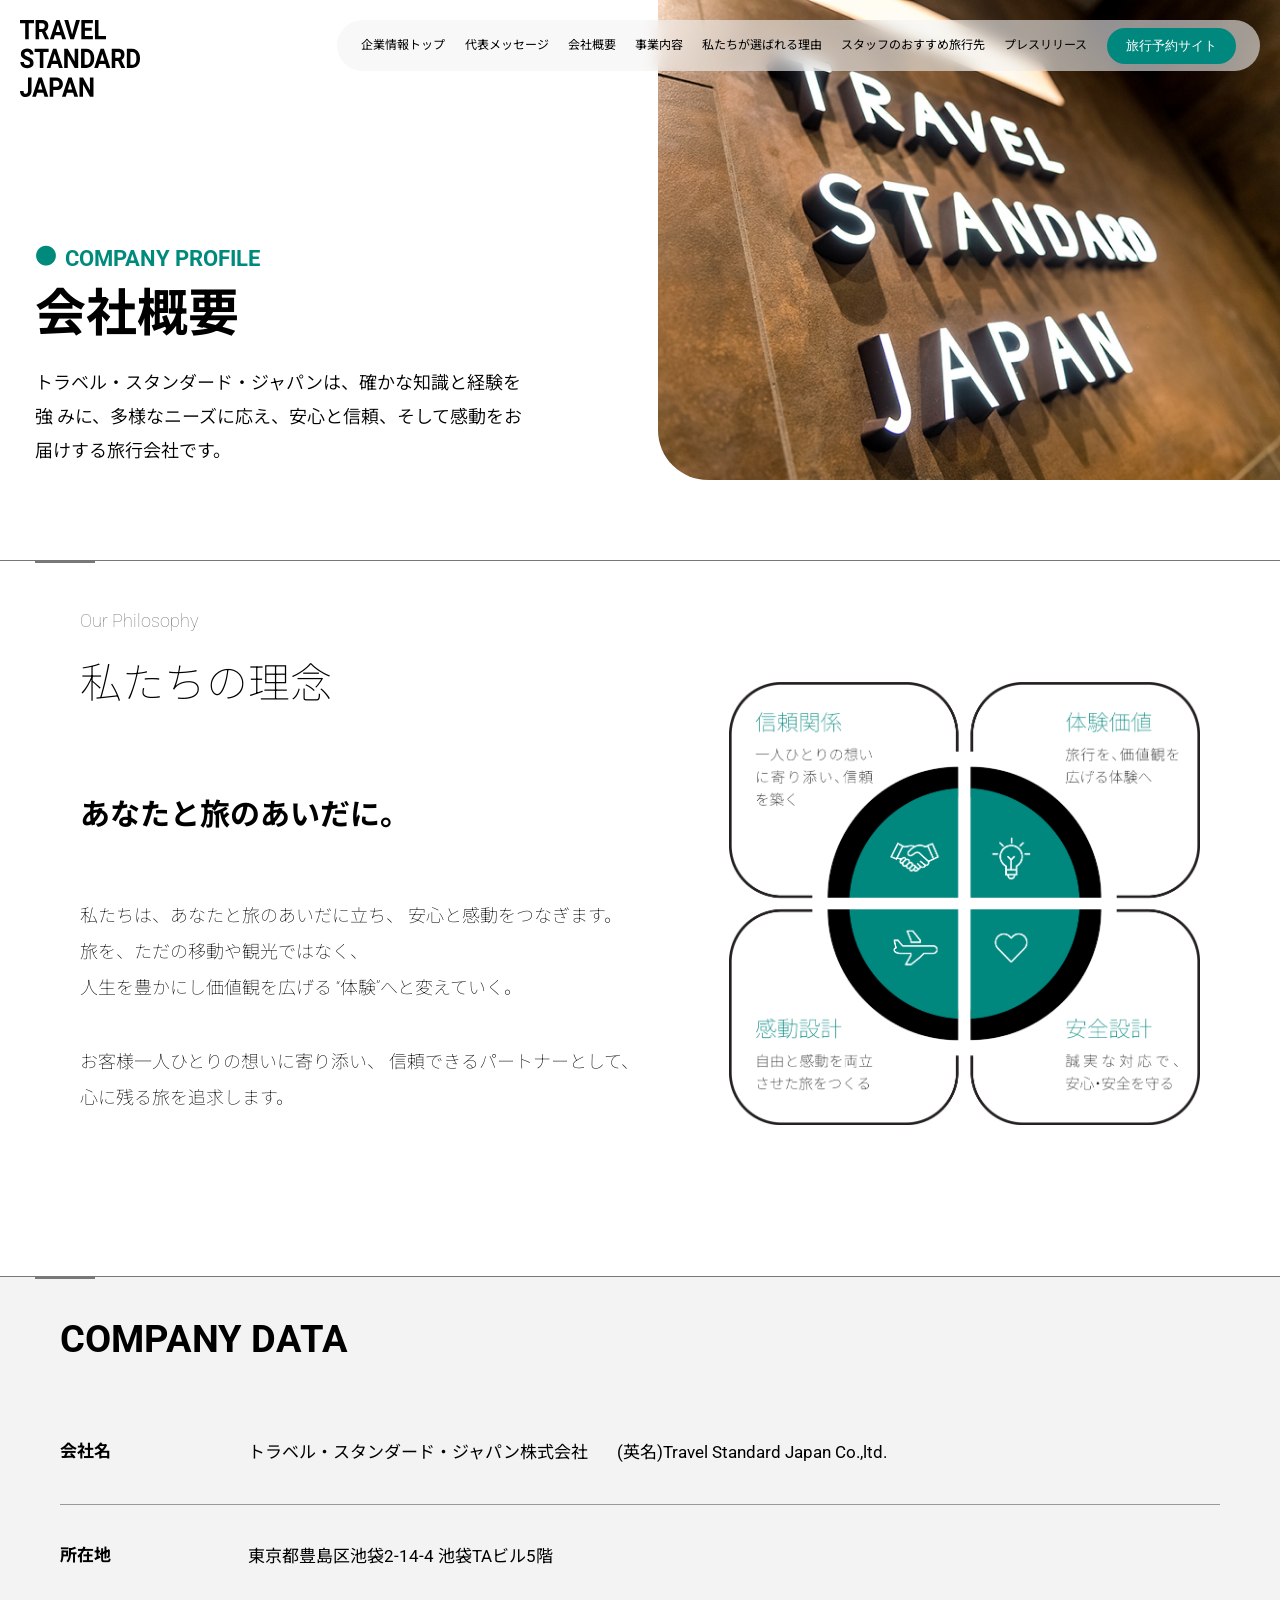
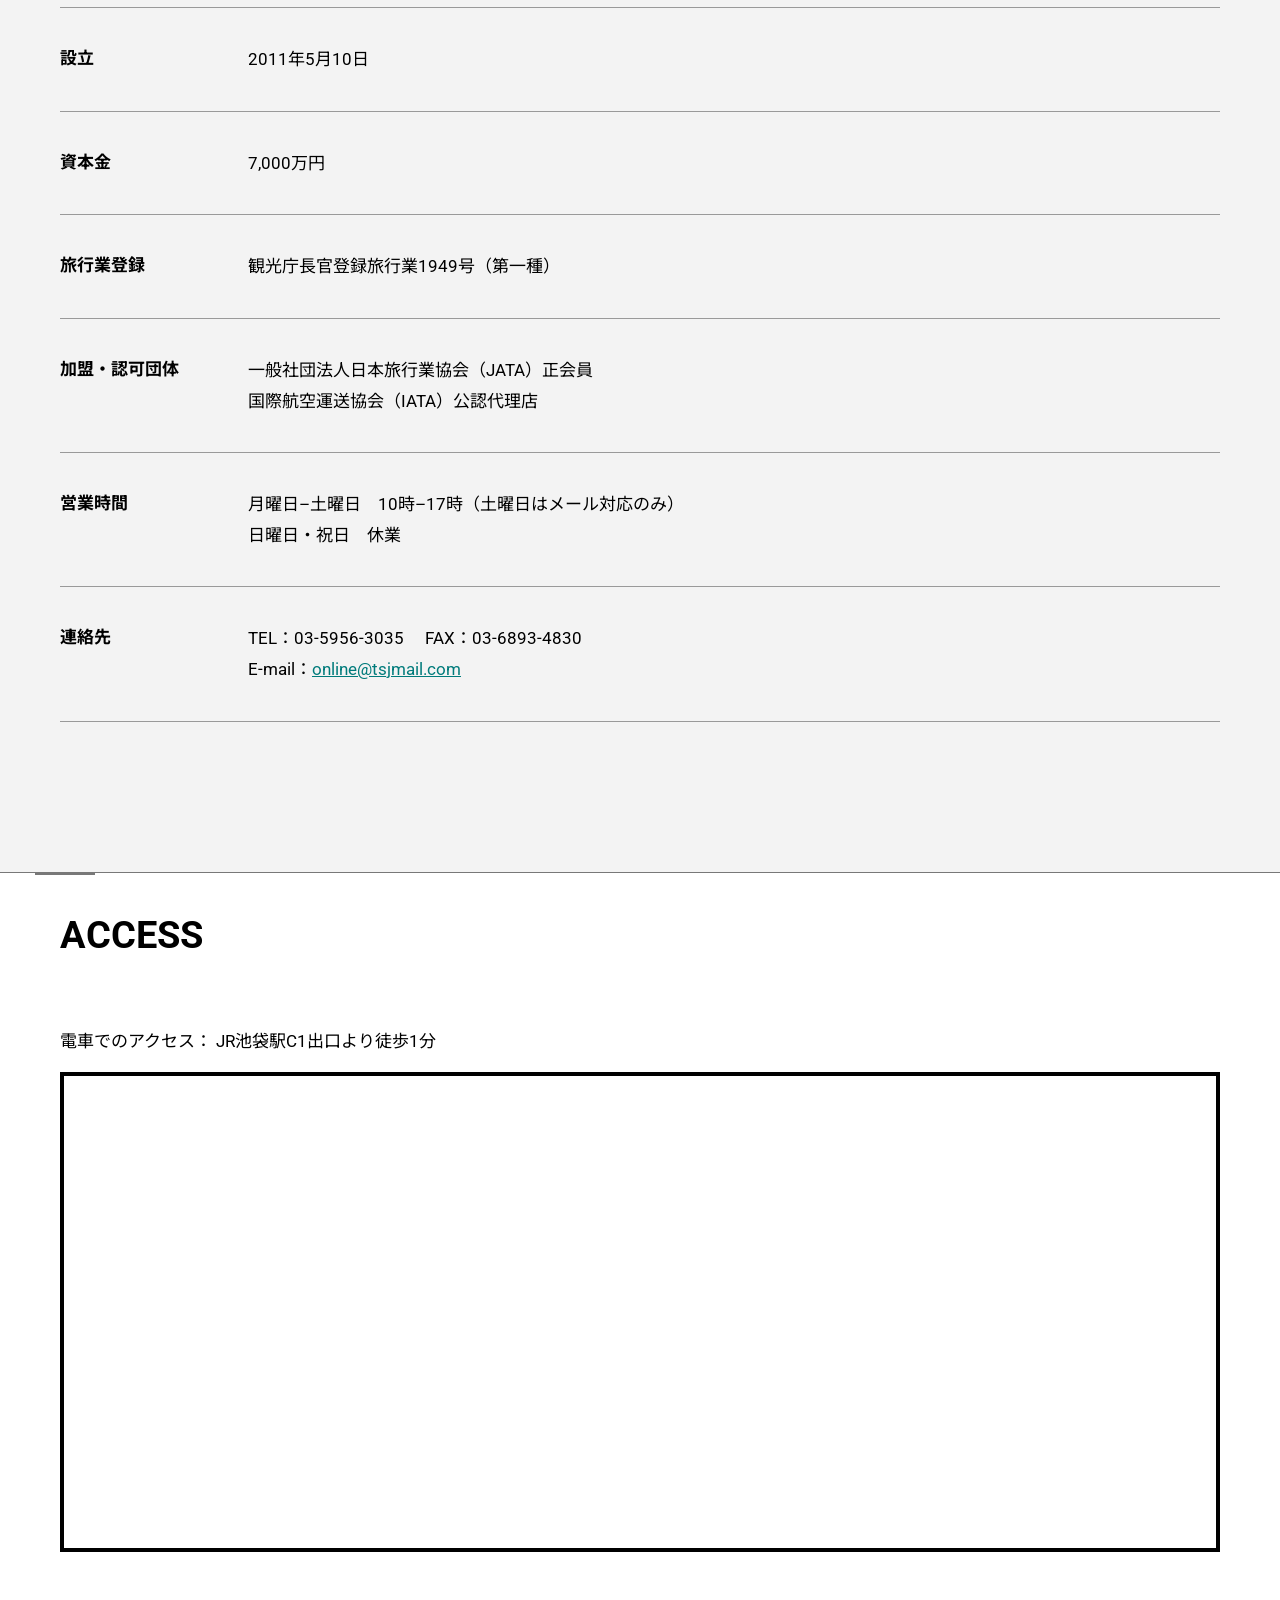
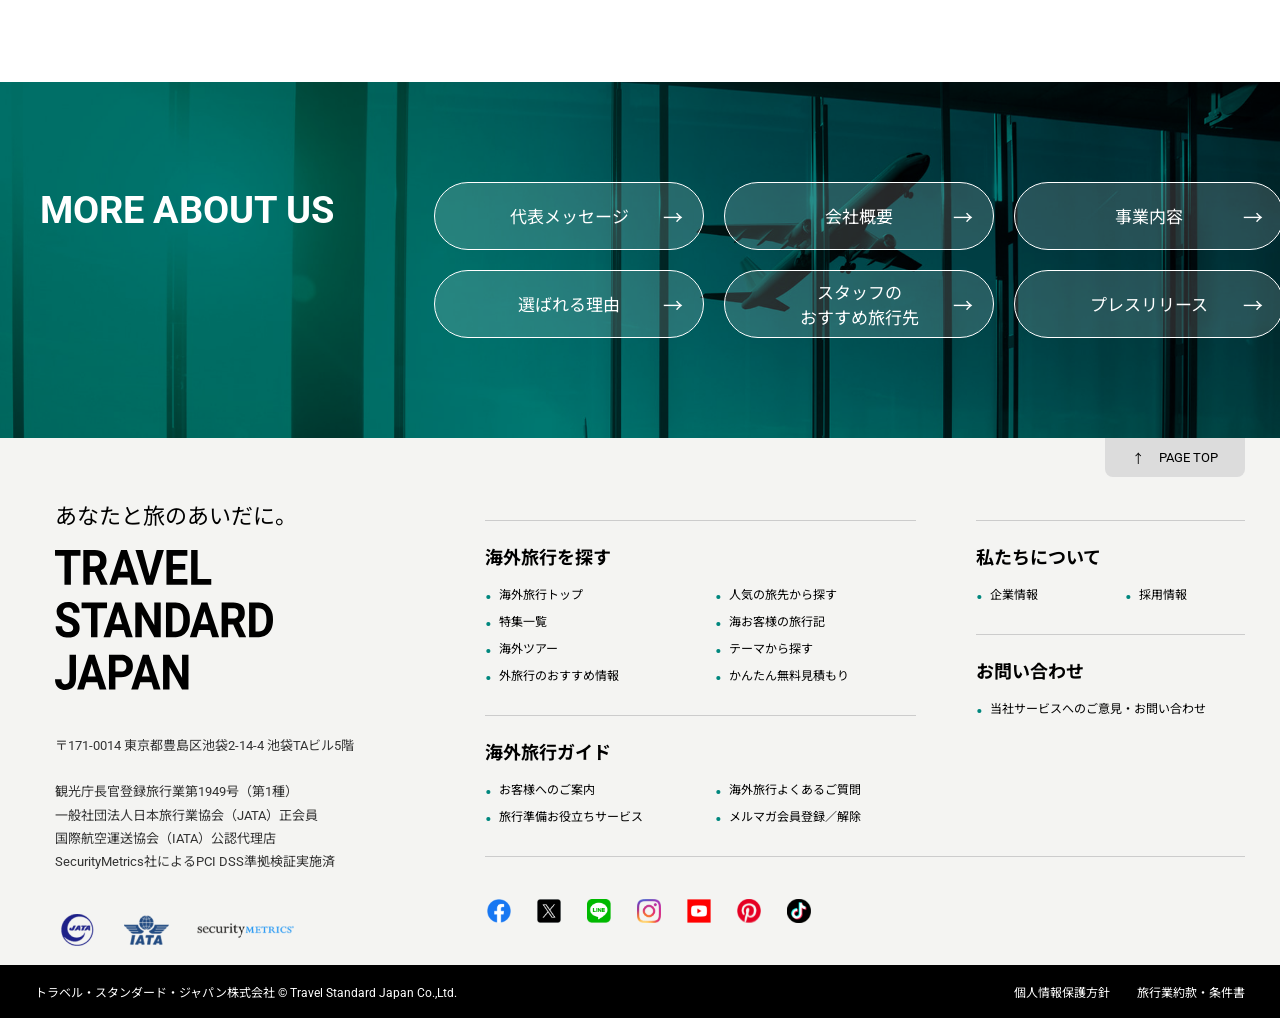
==== commit ac632f7d: "fix: update image sources in service cards for consistency and clarity" ====
--- a/company.html
+++ b/company.html
@@ -5,7 +5,7 @@
 <head>
     <meta charset="UTF-8" />
     <meta name="viewport" content="width=device-width, initial-scale=1.0" />
-    <title>TRAVEL STANDARD JAPAN - ä¼æ¥­æƒ…å ±ãƒˆãƒƒãƒ—</title>
+    <title>TRAVEL STANDARD JAPAN -  企業情報トップ</title>
     <link rel="stylesheet" href="company.css" />
     <link rel="stylesheet" href="css/nav.css" />
     <link rel="stylesheet" href="css/width.css" />
@@ -23,23 +23,24 @@
           <img src="images/logo.svg" alt="Travel" class="logo-dark" />
         
 
-          <img src="images/logo-light.png" alt="Travel" class="logo-light" style="display: none;" />`r`n          <img src="images/logo-light.png" alt="Travel" class="logo-light" style="display: none;" />`r`n        </div>
-
-        <!-- DESKTOP NAV ONLY -->
-        <div class="hero-nav-holder">
-          <nav class="hero-nav" style="opacity: 1 !important;">
+          <img src="images/logo-light.png" alt="Travel" class="logo-light" style="display: none;" />
+                  <img src="images/logo-light.png" alt="Travel" class="logo-light" style="display: none;" />
+                       </div>
+
+      <div class="hero-nav-holder">
+          <nav class="hero-nav" style="opacity: 1;">
             <ul>
-              <li><a href="index.html">ä¼æ¥­æƒ…å ±ãƒˆãƒƒãƒ—</a></li>
-              <li><a href="message.html">ä»£è¡¨ãƒ¡ãƒƒã‚»ãƒ¼ã‚¸</a></li>
-              <li><a href="companyProfile.html">ä¼šç¤¾æ¦‚è¦</a></li>
-              <li><a href="servicePage.html">äº‹æ¥­å†…å®¹</a></li>
-              <li><a href="whychoose.html">ç§ãŸã¡ãŒé¸ã°ã‚Œã‚‹ç†ç”±</a></li>
-              <li><a href="recentTravel.html">ã‚¹ã‚¿ãƒƒãƒ•ã®ãŠã™ã™ã‚æ—…è¡Œå…ˆ</a></li>
-              <li><a href="pressrelease.html">ãƒ—ãƒ¬ã‚¹ãƒªãƒªãƒ¼ã‚¹</a></li>
+              <li><a href="index.html">企業情報トップ</a></li>
+              <li><a href="message.html">代表メッセージ</a></li>
+              <li><a href="companyProfile.html">会社概要</a></li>
+              <li><a href="servicePage.html">事業内容</a></li>
+              <li><a href="whychoose.html">私たちが選ばれる理由</a></li>
+              <li><a href="recentTravel.html">スタッフのおすすめ旅行先</a></li>
+              <li><a href="pressrelease.html">プレスリリース</a></li>
             </ul>
 
             <button onclick="window.location.href='https://example-travel-booking.com'">
-              æ—…è¡Œäºˆç´„ã‚µã‚¤ãƒˆ
+              旅行予約サイト
             </button>
           </nav>
         </div>
@@ -50,66 +51,20 @@
             <span></span>
             <span></span>
             <span></span>
-           
           </div>
-        <div class="mobile-close-btn" id="mobile-close" style="display: none;">
-            <svg width="62" height="62" viewBox="0 0 90 90" fill="none" xmlns="http://www.w3.org/2000/svg">
-            <path d="M90 45C90 69.853 69.853 90 45 90C20.147 90 0 69.853 0 45C0 20.147 20.147 0 45 0C69.853 0 90 20.147 90 45Z" fill="white"/>
-            <path d="M28 28L62 62" stroke="black" stroke-width="1.5"/>
-            <path d="M62 28L28 62" stroke="black" stroke-width="1.5"/>
-            </svg>
-          </div>
-        
-        </div>
-        
+        </div>
+
         <!-- MOBILE MENU -->
-        <div class="mobile-menu" id="mobileMenu" >
+        <div class="mobile-menu" id="mobileMenu">
           <ul>
-            <li><a href="index.html">ä¼æ¥­æƒ…å ±ãƒˆãƒƒãƒ—</a>
-            <svg width="15" height="14" viewBox="0 0 25 14" fill="none" xmlns="http://www.w3.org/2000/svg">
-            <path d="M24.044 6.289L17.977 0.222C17.681 -0.0739994 17.201 -0.0739994 16.905 0.222C16.609 0.518 16.609 0.999001 16.905 1.295L21.677 6.067H0.758001C0.339001 6.067 0 6.406 0 6.825C0 7.244 0.339001 7.583 0.758001 7.583H21.677L16.905 12.356C16.609 12.652 16.609 13.132 16.905 13.428C17.053 13.576 17.247 13.65 17.441 13.65C17.635 13.65 17.829 13.576 17.977 13.428L24.044 7.361C24.34 7.065 24.34 6.585 24.044 6.289Z" fill="white"/>
-            </svg>
-
-            </li>
-            <li><a href="message.html">ä»£è¡¨ãƒ¡ãƒƒã‚»ãƒ¼ã‚¸</a>
-            <svg width="15" height="14" viewBox="0 0 25 14" fill="none" xmlns="http://www.w3.org/2000/svg">
-            <path d="M24.044 6.289L17.977 0.222C17.681 -0.0739994 17.201 -0.0739994 16.905 0.222C16.609 0.518 16.609 0.999001 16.905 1.295L21.677 6.067H0.758001C0.339001 6.067 0 6.406 0 6.825C0 7.244 0.339001 7.583 0.758001 7.583H21.677L16.905 12.356C16.609 12.652 16.609 13.132 16.905 13.428C17.053 13.576 17.247 13.65 17.441 13.65C17.635 13.65 17.829 13.576 17.977 13.428L24.044 7.361C24.34 7.065 24.34 6.585 24.044 6.289Z" fill="white"/>
-            </svg>
-          </li>
-            <li><a href="companyProfile.html">ä¼šç¤¾æ¦‚è¦</a>
-            <svg width="15" height="14" viewBox="0 0 25 14" fill="none" xmlns="http://www.w3.org/2000/svg">
-            <path d="M24.044 6.289L17.977 0.222C17.681 -0.0739994 17.201 -0.0739994 16.905 0.222C16.609 0.518 16.609 0.999001 16.905 1.295L21.677 6.067H0.758001C0.339001 6.067 0 6.406 0 6.825C0 7.244 0.339001 7.583 0.758001 7.583H21.677L16.905 12.356C16.609 12.652 16.609 13.132 16.905 13.428C17.053 13.576 17.247 13.65 17.441 13.65C17.635 13.65 17.829 13.576 17.977 13.428L24.044 7.361C24.34 7.065 24.34 6.585 24.044 6.289Z" fill="white"/>
-            </svg>
-          </li>
-            <li><a href="servicePage.html">äº‹æ¥­å†…å®¹</a>
-            <svg width="15" height="14" viewBox="0 0 25 14" fill="none" xmlns="http://www.w3.org/2000/svg">
-            <path d="M24.044 6.289L17.977 0.222C17.681 -0.0739994 17.201 -0.0739994 16.905 0.222C16.609 0.518 16.609 0.999001 16.905 1.295L21.677 6.067H0.758001C0.339001 6.067 0 6.406 0 6.825C0 7.244 0.339001 7.583 0.758001 7.583H21.677L16.905 12.356C16.609 12.652 16.609 13.132 16.905 13.428C17.053 13.576 17.247 13.65 17.441 13.65C17.635 13.65 17.829 13.576 17.977 13.428L24.044 7.361C24.34 7.065 24.34 6.585 24.044 6.289Z" fill="white"/>
-            </svg>
-          </li>
-            <li><a href="whychoose.html">ç§ãŸã¡ãŒé¸ã°ã‚Œã‚‹ç†ç”±</a>
-            <svg width="15" height="14" viewBox="0 0 25 14" fill="none" xmlns="http://www.w3.org/2000/svg">
-            <path d="M24.044 6.289L17.977 0.222C17.681 -0.0739994 17.201 -0.0739994 16.905 0.222C16.609 0.518 16.609 0.999001 16.905 1.295L21.677 6.067H0.758001C0.339001 6.067 0 6.406 0 6.825C0 7.244 0.339001 7.583 0.758001 7.583H21.677L16.905 12.356C16.609 12.652 16.609 13.132 16.905 13.428C17.053 13.576 17.247 13.65 17.441 13.65C17.635 13.65 17.829 13.576 17.977 13.428L24.044 7.361C24.34 7.065 24.34 6.585 24.044 6.289Z" fill="white"/>
-            </svg>
-          </li>
-            <li><a href="recentTravel.html">ã‚¹ã‚¿ãƒƒãƒ•ã®ãŠã™ã™ã‚æ—…è¡Œå…ˆ</a>
-            <svg width="15" height="14" viewBox="0 0 25 14" fill="none" xmlns="http://www.w3.org/2000/svg">
-            <path d="M24.044 6.289L17.977 0.222C17.681 -0.0739994 17.201 -0.0739994 16.905 0.222C16.609 0.518 16.609 0.999001 16.905 1.295L21.677 6.067H0.758001C0.339001 6.067 0 6.406 0 6.825C0 7.244 0.339001 7.583 0.758001 7.583H21.677L16.905 12.356C16.609 12.652 16.609 13.132 16.905 13.428C17.053 13.576 17.247 13.65 17.441 13.65C17.635 13.65 17.829 13.576 17.977 13.428L24.044 7.361C24.34 7.065 24.34 6.585 24.044 6.289Z" fill="white"/>
-            </svg>
-          </li>
-            <li><a href="pressrelease.html">ãƒ—ãƒ¬ã‚¹ãƒªãƒªãƒ¼ã‚¹</a>
-            <svg width="15" height="14" viewBox="0 0 25 14" fill="none" xmlns="http://www.w3.org/2000/svg">
-            <path d="M24.044 6.289L17.977 0.222C17.681 -0.0739994 17.201 -0.0739994 16.905 0.222C16.609 0.518 16.609 0.999001 16.905 1.295L21.677 6.067H0.758001C0.339001 6.067 0 6.406 0 6.825C0 7.244 0.339001 7.583 0.758001 7.583H21.677L16.905 12.356C16.609 12.652 16.609 13.132 16.905 13.428C17.053 13.576 17.247 13.65 17.441 13.65C17.635 13.65 17.829 13.576 17.977 13.428L24.044 7.361C24.34 7.065 24.34 6.585 24.044 6.289Z" fill="white"/>
-            </svg>
-          </li>
-          <li style="background-color: black; padding:24px ; margin-top:60px;"><a href="pressrelease.html" style="font-size: 16px; ">æ—…è¡Œäºˆç´„ã‚µã‚¤ãƒˆ</a>
-            <svg width="15" height="14" viewBox="0 0 25 14" fill="none" xmlns="http://www.w3.org/2000/svg">
-            <path d="M24.044 6.289L17.977 0.222C17.681 -0.0739994 17.201 -0.0739994 16.905 0.222C16.609 0.518 16.609 0.999001 16.905 1.295L21.677 6.067H0.758001C0.339001 6.067 0 6.406 0 6.825C0 7.244 0.339001 7.583 0.758001 7.583H21.677L16.905 12.356C16.609 12.652 16.609 13.132 16.905 13.428C17.053 13.576 17.247 13.65 17.441 13.65C17.635 13.65 17.829 13.576 17.977 13.428L24.044 7.361C24.34 7.065 24.34 6.585 24.044 6.289Z" fill="white"/>
-            </svg>
-          </li>
+            <li><a href="index.html">企業情報トップ</a></li>
+            <li><a href="message.html">代表メッセージ</a></li>
+            <li><a href="companyProfile.html">会社概要</a></li>
+            <li><a href="servicePage.html">事業内容</a></li>
+            <li><a href="whychoose.html">私たちが選ばれる理由</a></li>
+            <li><a href="recentTravel.html">スタッフのおすすめ旅行先</a></li>
+            <li><a href="pressrelease.html">プレスリリース</a></li>
           </ul>
-        
-          
-        
         </div>
 
       </section>
@@ -118,11 +73,10 @@
             <div class="hero-content">
                 <h1>COMPANY PROFILE</h1>
                 <p>
-                      ä¼šç¤¾æ¦‚è¦
+                      会社概要
                 </p>
-                <p class="jp-text">ãƒˆãƒ©ãƒ™ãƒ«ãƒ»ã‚¹ã‚¿ãƒ³ãƒ€ãƒ¼ãƒ‰ãƒ»ã‚¸ãƒ£ãƒ‘ãƒ³ã¯ã€ç¢ºã‹ãªçŸ¥è­˜ã¨çµŒé¨“ã‚’å¼·
-                    ã¿ã«ã€å¤šæ§˜ãªãƒ‹ãƒ¼ã‚ºã«å¿œãˆã€å®‰å¿ƒã¨ä¿¡é ¼ã€ãã—ã¦æ„Ÿå‹•ã‚’ãŠå±Šã‘
-                    ã™ã‚‹æ—…è¡Œä¼šç¤¾ã§ã™ã€‚</p>
+                <p class="jp-text">トラベル・スタンダード・ジャパンは、確かな知識と経験を強
+                  みに、多様なニーズに応え、安心と信頼、そして感動をお届けする旅行会社です。</p>
                   
               </div>
 
@@ -141,22 +95,22 @@
     <!-- LEFT CONTENT -->
     <div class="philosophy-text">
       <p class="small-title">Our Philosophy</p>
-      <h2 class="jp-title">ç§ãŸã¡ã®ç†å¿µ</h2>
-
-      <h3 class="headline">ã‚ãªãŸã¨æ—…ã®ã‚ã„ã ã«ã€‚</h3>
+      <h2 class="jp-title">私たちの理念</h2>
+
+      <h3 class="headline">あなたと旅のあいだに。</h3>
 
       <p>
-        ç§ãŸã¡ã¯ã€ã‚ãªãŸã¨æ—…ã®ã‚ã„ã ã«ç«‹ã¡ã€ <br class="md-hide">
-        å®‰å¿ƒã¨æ„Ÿå‹•ã‚’ã¤ãªãŽã¾ã™ã€‚<br>
-        æ—…ã‚’ã€ãŸã ã®ç§»å‹•ã‚„è¦³å…‰ã§ã¯ãªãã€<br />
-        äººç”Ÿã‚’è±Šã‹ã«ã—ä¾¡å€¤è¦³ã‚’åºƒã’ã‚‹ <br class="md-hide">
-        â€œä½“é¨“â€ã¸ã¨å¤‰ãˆã¦ã„ãã€‚
-      </p>
-      <br><br class="sm-hide">
+       私たちは、あなたと旅のあいだに立ち、
+       安心と感動をつなぎます。<br>
+       旅を、ただの移動や観光ではなく、<br>
+         人生を豊かにし価値観を広げる <br class="md-hide">
+         “体験”へと変えていく。
+        </p>
+      <br>
       <p>
-        ãŠå®¢æ§˜ä¸€äººã²ã¨ã‚Šã®æƒ³ã„ã«å¯„ã‚Šæ·»ã„ <br class="md-hide">
-        ä¿¡é ¼ã§ãã‚‹ãƒ‘ãƒ¼ãƒˆãƒŠãƒ¼ã¨ã—ã¦ã€<br />
-        å¿ƒã«æ®‹ã‚‹æ—…ã‚’è¿½æ±‚ã—ã¾ã™ã€‚
+       お客様一人ひとりの想いに寄り添い、 <br class="md-hide">
+       信頼できるパートナーとして、 <br>
+        心に残る旅を追求します。
       </p>
     </div>
 
@@ -179,59 +133,59 @@
     <div class="company-table">
 
       <div class="row">
-        <div class="label">ä¼šç¤¾å</div>
+        <div class="label">会社名</div>
         <div class="value">
-          ãƒˆãƒ©ãƒ™ãƒ«ãƒ»ã‚¹ã‚¿ãƒ³ãƒ€ãƒ¼ãƒ‰ãƒ»ã‚¸ãƒ£ãƒ‘ãƒ³æ ªå¼ä¼šç¤¾ã€€ <br class="md-hide">
-          <span>(è‹±å)Travel Standard Japan Co.,ltd.</span>
-        </div>
-      </div>
-
-      <div class="row">
-        <div class="label">æ‰€åœ¨åœ°</div>
+        トラベル・スタンダード・ジャパン株式会社　<br class="md-hide">
+          <span>(英名)Travel Standard Japan Co.,ltd.</span>
+        </div>
+      </div>
+
+      <div class="row">
+        <div class="label">所在地</div>
         <div class="value">
-          æ±äº¬éƒ½è±Šå³¶åŒºæ± è¢‹2-14-4 æ± è¢‹TAãƒ“ãƒ«5éšŽ
-        </div>
-      </div>
-
-      <div class="row">
-        <div class="label">è¨­ç«‹</div>
-        <div class="value">2011å¹´5æœˆ10æ—¥</div>
-      </div>
-
-      <div class="row">
-        <div class="label">è³‡æœ¬é‡‘</div>
-        <div class="value">7,000ä¸‡å††</div>
-      </div>
-
-      <div class="row">
-        <div class="label">æ—…è¡Œæ¥­ç™»éŒ²</div>
+           東京都豊島区池袋2-14-4 池袋TAビル5階
+        </div>
+      </div>
+
+      <div class="row">
+        <div class="label">設立</div>
+        <div class="value">2011年5月10日</div>
+      </div>
+
+      <div class="row">
+       <div class="label">資本金</div>
+        <div class="value">7,000万円</div>
+      </div>
+
+      <div class="row">
+        <div class="label">旅行業登録</div>
         <div class="value">
-          è¦³å…‰åºé•·å®˜ç™»éŒ²æ—…è¡Œæ¥­1949å·ï¼ˆç¬¬ä¸€ç¨®ï¼‰
-        </div>
-      </div>
-
-      <div class="row">
-        <div class="label">åŠ ç›Ÿãƒ»èªå¯å›£ä½“</div>
+          観光庁長官登録旅行業1949号（第一種）
+        </div>
+      </div>
+
+      <div class="row">
+        <div class="label">加盟・認可団体</div>
         <div class="value">
-          ä¸€èˆ¬ç¤¾å›£æ³•äººæ—¥æœ¬æ—…è¡Œæ¥­å”ä¼šï¼ˆJATAï¼‰æ­£ä¼šå“¡<br>
-          å›½éš›èˆªç©ºé‹é€å”ä¼šï¼ˆIATAï¼‰å…¬èªä»£ç†åº—
-        </div>
-      </div>
-
-      <div class="row">
-        <div class="label">å–¶æ¥­æ™‚é–“</div>
+          一般社団法人日本旅行業協会（JATA）正会員<br>
+          国際航空運送協会（IATA）公認代理店
+        </div>
+      </div>
+
+      <div class="row">
+        <div class="label">営業時間</div>
         <div class="value">
-          æœˆæ›œæ—¥â€“åœŸæ›œæ—¥ã€€10æ™‚â€“17æ™‚ï¼ˆåœŸæ›œæ—¥ã¯ãƒ¡ãƒ¼ãƒ«å¯¾å¿œã®ã¿ï¼‰<br>
-          æ—¥æ›œæ—¥ãƒ»ç¥æ—¥ã€€ä¼‘æ¥­
-        </div>
-      </div>
-
-      <div class="row">
-        <div class="label">é€£çµ¡å…ˆ</div>
+        月曜日–土曜日　10時–17時（土曜日はメール対応のみ）<br>
+          日曜日・祝日　休業
+        </div>
+      </div>
+
+      <div class="row">
+        <div class="label">連絡先</div>
         <div class="value">
-          TELï¼š03-5956-3035ã€€ <br class="md-hide" >
-          FAXï¼š03-6893-4830<br>
-          E-mailï¼š<a href="mailto:online@tsjmail.com">online@tsjmail.com</a>
+          TEL：03-5956-3035　<br class="md-hide" >
+          FAX：03-6893-4830<br>
+          E-mail：<a href="mailto:online@tsjmail.com">online@tsjmail.com</a>
         </div>
       </div>
 
@@ -248,12 +202,12 @@
     <h2 class="access-title">ACCESS</h2>
 
     <p class="access-text">
-      é›»è»Šã§ã®ã‚¢ã‚¯ã‚»ã‚¹ï¼š JRæ± è¢‹é§…C1å‡ºå£ã‚ˆã‚Šå¾’æ­©1åˆ†
+      電車でのアクセス： JR池袋駅C1出口より徒歩1分
     </p>
 
     <div class="map-wrapper">
       <iframe
-        src="https://www.google.com/maps?q=æ± è¢‹TAãƒ“ãƒ«&output=embed"
+           src="https://www.google.com/maps?q=池袋TAビル&output=embed"
         loading="lazy"
         referrerpolicy="no-referrer-when-downgrade"
         allowfullscreen>
@@ -265,7 +219,7 @@
 
 
 <!-- more section -->
- <section class="more-about">
+  <section class="more-about">
     <div class="overlay"></div>
       <div class="more-container">
 
@@ -274,16 +228,16 @@
 
         <!-- RIGHT BUTTONS -->
         <div class="more-links">
-            <a href="message.html" class="pill">ä»£è¡¨ãƒ¡ãƒƒã‚»ãƒ¼ã‚¸  <span class="arrow" style="position: absolute; right: 20px; top: 50%; transform: translateY(-50%);">â†’</span></a>
-            <a href="companyProfile.html" class="pill">ä¼šç¤¾æ¦‚è¦  <span class="arrow" style="position: absolute; right: 20px; top: 50%; transform: translateY(-50%);">â†’</span></a>
-            <a href="servicePage.html" class="pill">äº‹æ¥­å†…å®¹  <span class="arrow" style="position: absolute; right: 20px; top: 50%; transform: translateY(-50%);">â†’</span></a>
-            <a href="whychoose.html" class="pill">é¸ã°ã‚Œã‚‹ç†ç”±  <span class="arrow" style="position: absolute; right: 20px; top: 50%; transform: translateY(-50%);">â†’</span></a>
-            <a href="recentTravel.html" class="pill">ã‚¹ã‚¿ãƒƒãƒ•ã®<br>ãŠã™ã™ã‚æ—…è¡Œå…ˆ  <span class="arrow" style="position: absolute; right: 20px; top: 50%; transform: translateY(-50%);">â†’</span></a>
-            <a href="pressrelease.html" class="pill">ãƒ—ãƒ¬ã‚¹ãƒªãƒªãƒ¼ã‚¹  <span class="arrow" style="position: absolute; right: 20px; top: 50%; transform: translateY(-50%);">â†’</span></a>
-        </div>
-
-      </div>
-  </section>
+            <a href="message.html" class="pill">代表メッセージ  <span class="arrow" style="position: absolute; right: 20px; top: 50%; transform: translateY(-50%);">→</span></a>
+            <a href="companyProfile.html" class="pill">会社概要  <span class="arrow" style="position: absolute; right: 20px; top: 50%; transform: translateY(-50%);">→</span></a>
+            <a href="servicePage.html" class="pill">事業内容  <span class="arrow" style="position: absolute; right: 20px; top: 50%; transform: translateY(-50%);">→</span></a>
+            <a href="whychoose.html" class="pill">選ばれる理由  <span class="arrow" style="position: absolute; right: 20px; top: 50%; transform: translateY(-50%);">→</span></a>
+            <a href="recentTravel.html" class="pill">スタッフの<br>おすすめ旅行先  <span class="arrow" style="position: absolute; right: 20px; top: 50%; transform: translateY(-50%);">→</span></a>
+            <a href="pressrelease.html" class="pill">プレスリリース  <span class="arrow" style="position: absolute; right: 20px; top: 50%; transform: translateY(-50%);">→</span></a>
+        </div>
+
+      </div>
+          </section>
 
  </div>
  </div>
@@ -293,11 +247,11 @@
         <!-- footer -->
         <section class="footer">
                 <footer class="site-footer">
-        <div class="footer-page-top" onclick="scrollToTop()"><span>â†‘</span>PAGE TOP</div>
+        <div class="footer-page-top" onclick="scrollToTop()"><span>↑</span>PAGE TOP</div>
         <div class="footer-layout">
           <!-- LEFT -->
           <div class="footer-branding">
-            <p class="footer-tagline">ã‚ãªãŸã¨æ—…ã®ã‚ã„ã ã«ã€‚</p>
+            <p class="footer-tagline">あなたと旅のあいだに。</p>
             <div class="footer-logo">
               <img
                 src="images/logo.svg  "
@@ -306,15 +260,15 @@
             </div>
 
             <div class="footer-address">
-              ã€’171-0014 æ±äº¬éƒ½è±Šå³¶åŒºæ± è¢‹2-14-4 æ± è¢‹TAãƒ“ãƒ«5éšŽ
+              〒171-0014 東京都豊島区池袋2-14-4 池袋TAビル5階
               <br><br>
-              è¦³å…‰åºé•·å®˜ç™»éŒ²æ—…è¡Œæ¥­ç¬¬1949å·ï¼ˆç¬¬1ç¨®ï¼‰
+              観光庁長官登録旅行業第1949号（第1種）
               <br>
-              ä¸€èˆ¬ç¤¾å›£æ³•äººæ—¥æœ¬æ—…è¡Œæ¥­å”ä¼šï¼ˆJATAï¼‰æ­£ä¼šå“¡
+              一般社団法人日本旅行業協会（JATA）正会員
               <br>
-              å›½éš›èˆªç©ºé‹é€å”ä¼šï¼ˆIATAï¼‰å…¬èªä»£ç†åº—
+              国際航空運送協会（IATA）公認代理店
               <br>
-              SecurityMetricsç¤¾ã«ã‚ˆã‚‹PCI DSSæº–æ‹ æ¤œè¨¼å®Ÿæ–½æ¸ˆ
+              SecurityMetrics社によるPCI DSS準拠検証実施済
             </div>
 
             <div class="footer-certifications">
@@ -332,40 +286,40 @@
 
               <div class="footer-menu">
                 <div class="footer-separator"></div>
-                <h3>æµ·å¤–æ—…è¡Œã‚’æŽ¢ã™</h3>
+                <h3>海外旅行を探す</h3>
                 <ul>
-                  <li><a href="#">æµ·å¤–æ—…è¡Œãƒˆãƒƒãƒ—</a></li>
-                  <li><a href="#">äººæ°—ã®æ—…å…ˆã‹ã‚‰æŽ¢ã™</a></li>
-                  <li><a href="#">ç‰¹é›†ä¸€è¦§</a></li>
-                  <li><a href="#">æµ·ãŠå®¢æ§˜ã®æ—…è¡Œè¨˜</a></li>
-                  <li><a href="#">æµ·å¤–ãƒ„ã‚¢ãƒ¼</a></li>
-                  <li><a href="#">ãƒ†ãƒ¼ãƒžã‹ã‚‰æŽ¢ã™</a></li>
-                  <li><a href="#">å¤–æ—…è¡Œã®ãŠã™ã™ã‚æƒ…å ±</a></li>
-                  <li><a href="#">ã‹ã‚“ãŸã‚“ç„¡æ–™è¦‹ç©ã‚‚ã‚Š</a></li>
+                  <li><a href="#">海外旅行トップ</a></li>
+                  <li><a href="#">人気の旅先から探す</a></li>
+                  <li><a href="#">特集一覧</a></li>
+                  <li><a href="#">海お客様の旅行記</a></li>
+                  <li><a href="#">海外ツアー</a></li>
+                  <li><a href="#">テーマから探す</a></li>
+                  <li><a href="#">外旅行のおすすめ情報</a></li>
+                  <li><a href="#">かんたん無料見積もり</a></li>
                 </ul>
 
                 <div class="footer-separator"></div>
-                <h3>æµ·å¤–æ—…è¡Œã‚¬ã‚¤ãƒ‰</h3>
+                <h3>海外旅行ガイド</h3>
                 <ul>
-                  <li><a href="#">ãŠå®¢æ§˜ã¸ã®ã”æ¡ˆå†…</a></li>
-                  <li><a href="#">æµ·å¤–æ—…è¡Œã‚ˆãã‚ã‚‹ã”è³ªå•</a></li>
-                  <li><a href="#">æ—…è¡Œæº–å‚™ãŠå½¹ç«‹ã¡ã‚µãƒ¼ãƒ“ã‚¹</a></li>
-                  <li><a href="#">ãƒ¡ãƒ«ãƒžã‚¬ä¼šå“¡ç™»éŒ²ï¼è§£é™¤</a></li>
+                  <li><a href="#">お客様へのご案内</a></li>
+                  <li><a href="#">海外旅行よくあるご質問</a></li>
+                  <li><a href="#">旅行準備お役立ちサービス</a></li>
+                  <li><a href="#">メルマガ会員登録／解除</a></li>
                 </ul>
               </div>
                 
               <div class="footer-menu">
                 <div class="footer-separator"></div>
-                <h3>ç§ãŸã¡ã«ã¤ã„ã¦</h3>
+                <h3>私たちについて</h3>
                 <ul>
-                  <li><a href="#">ä¼æ¥­æƒ…å ±</a></li>
-                  <li><a href="#">æŽ¡ç”¨æƒ…å ±</a></li>
+                  <li><a href="#">企業情報</a></li>
+                  <li><a href="#">採用情報</a></li>
                 </ul>
 
                 <div class="footer-separator"></div>
-                <h3>ãŠå•ã„åˆã‚ã›</h3>
+                <h3>お問い合わせ</h3>
                 <ul>
-                  <li><a href="#">å½“ç¤¾ã‚µãƒ¼ãƒ“ã‚¹ã¸ã®ã”æ„è¦‹ãƒ»ãŠå•ã„åˆã‚ã›</a></li>
+                  <li><a href="#">当社サービスへのご意見・お問い合わせ</a></li>
                 </ul>
               </div>
             </div>
@@ -458,14 +412,14 @@
   </footer>
 </footer>
      </section>
-    <div class="footer-legal-bg">
+   <div class="footer-legal-bg">
       <div class="site-wrapper" style="max-width:1210px; margin: 0 auto;">
         <div class="footer-legal">
-          <div>ãƒˆãƒ©ãƒ™ãƒ«ãƒ»ã‚¹ã‚¿ãƒ³ãƒ€ãƒ¼ãƒ‰ãƒ»ã‚¸ãƒ£ãƒ‘ãƒ³æ ªå¼ä¼šç¤¾ <br class="md-hide">
-             Â© Travel Standard Japan Co.,Ltd.</div>
+          <div>トラベル・スタンダード・ジャパン株式会社 <br class="md-hide">
+             © Travel Standard Japan Co.,Ltd.</div>
             <div>
-              <a href="#">å€‹äººæƒ…å ±ä¿è­·æ–¹é‡</a>
-              <a href="#">æ—…è¡Œæ¥­ç´„æ¬¾ãƒ»æ¡ä»¶æ›¸</a>
+              <a href="#">個人情報保護方針</a>
+              <a href="#">旅行業約款・条件書</a>
             </div>
         </div>
       </div>
@@ -548,3 +502,4 @@
   });
 });
 </script>
+
